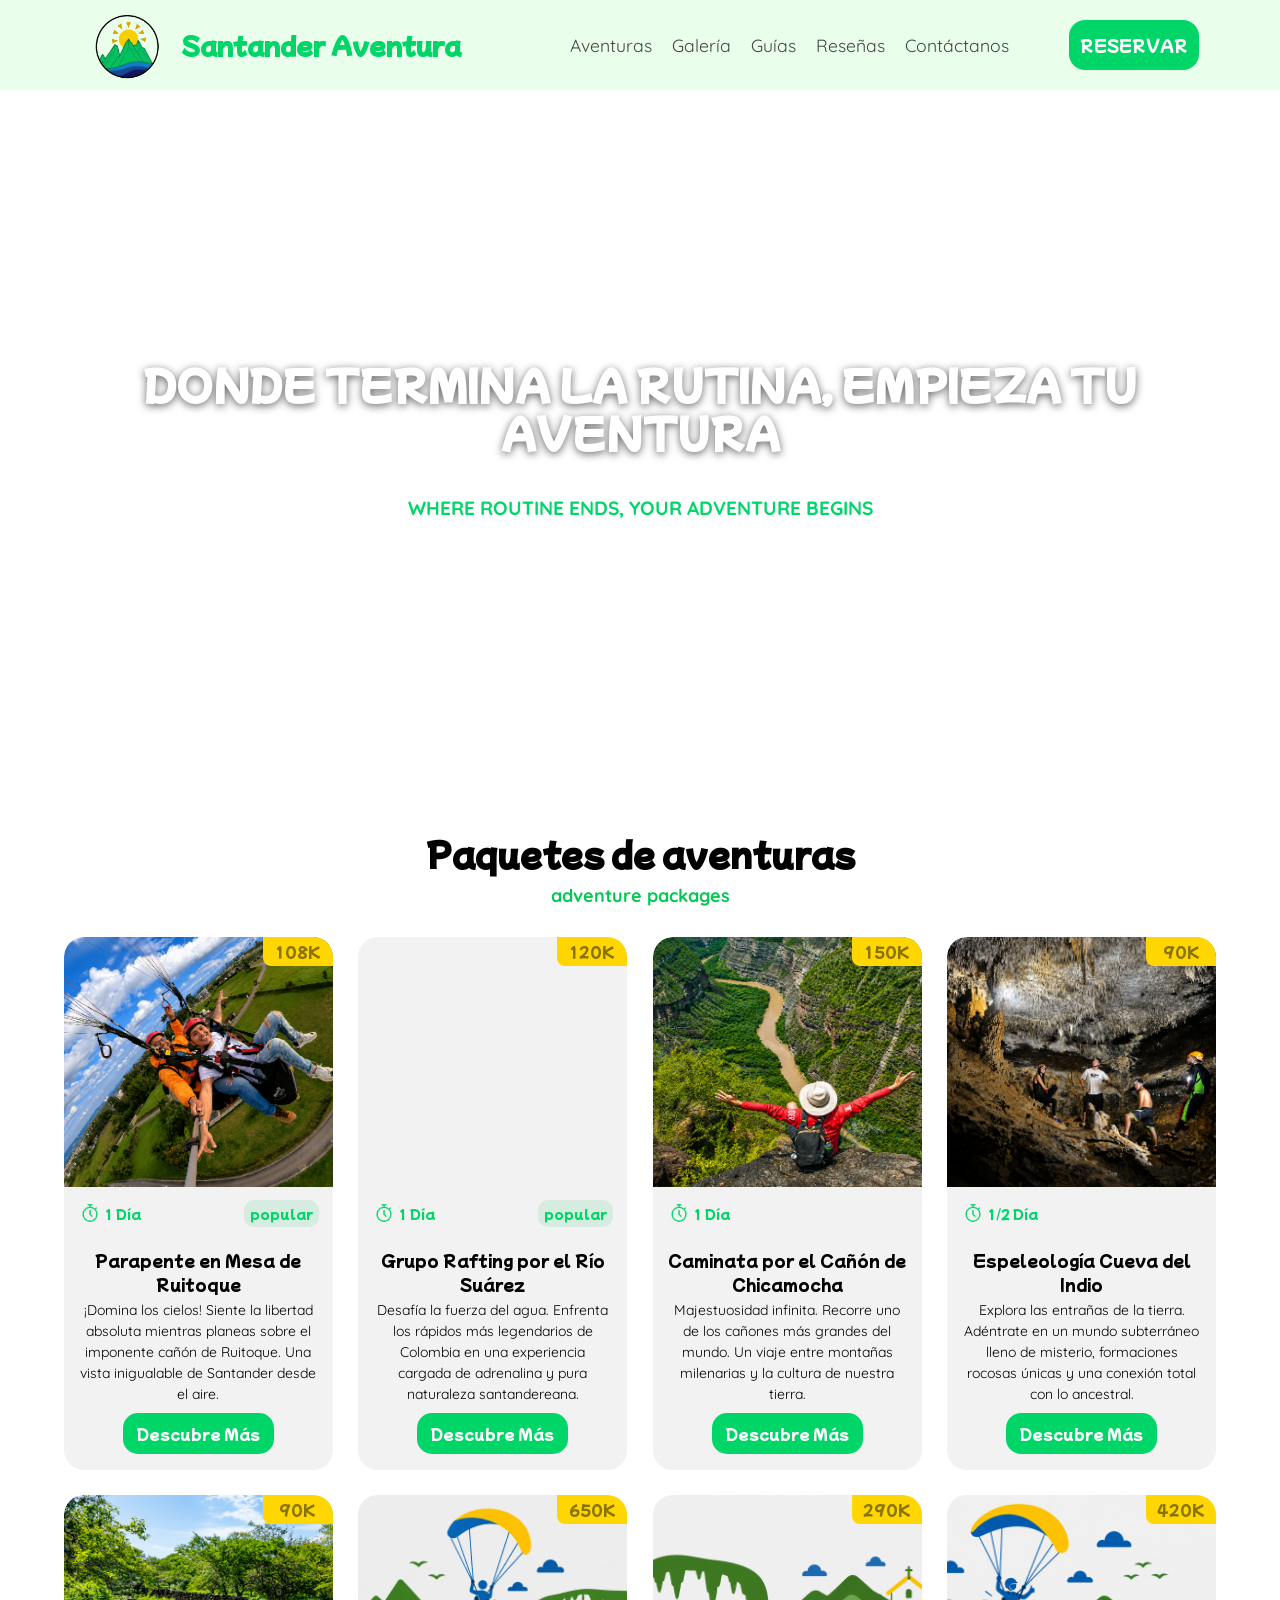
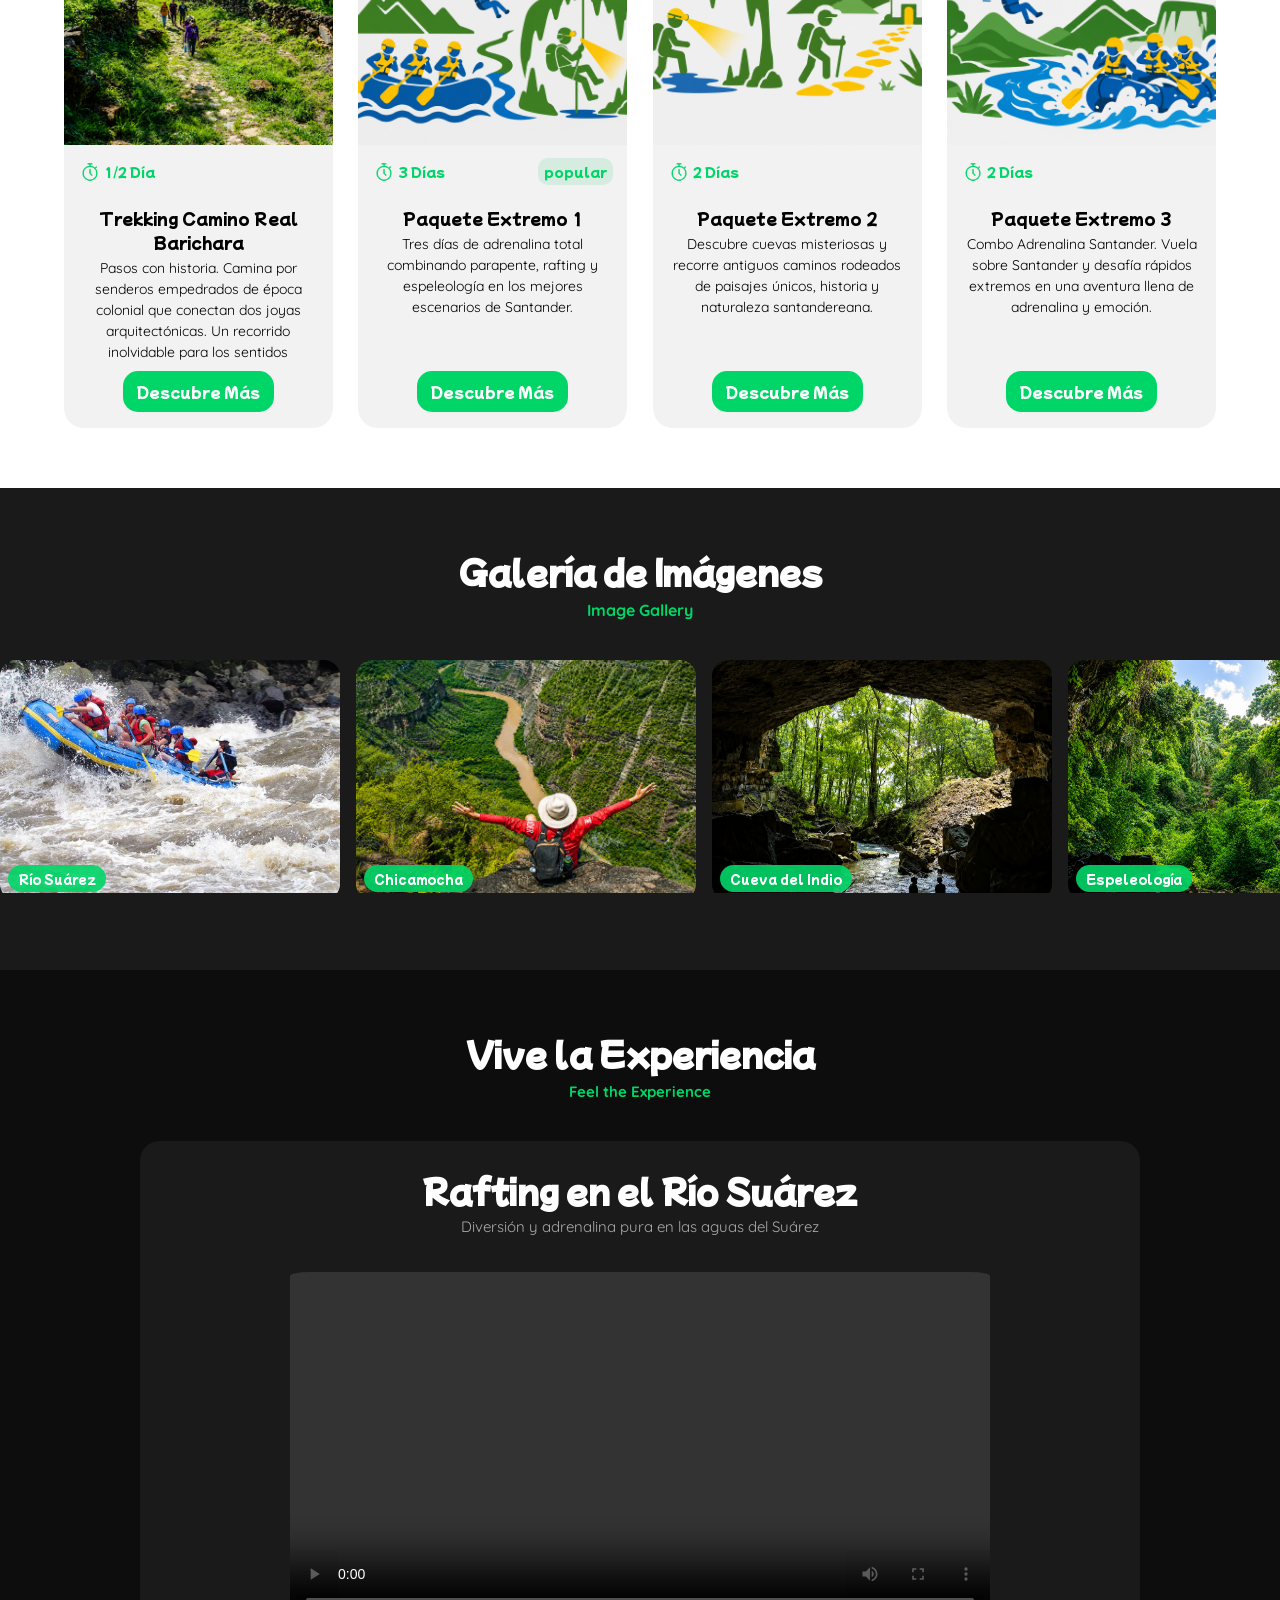
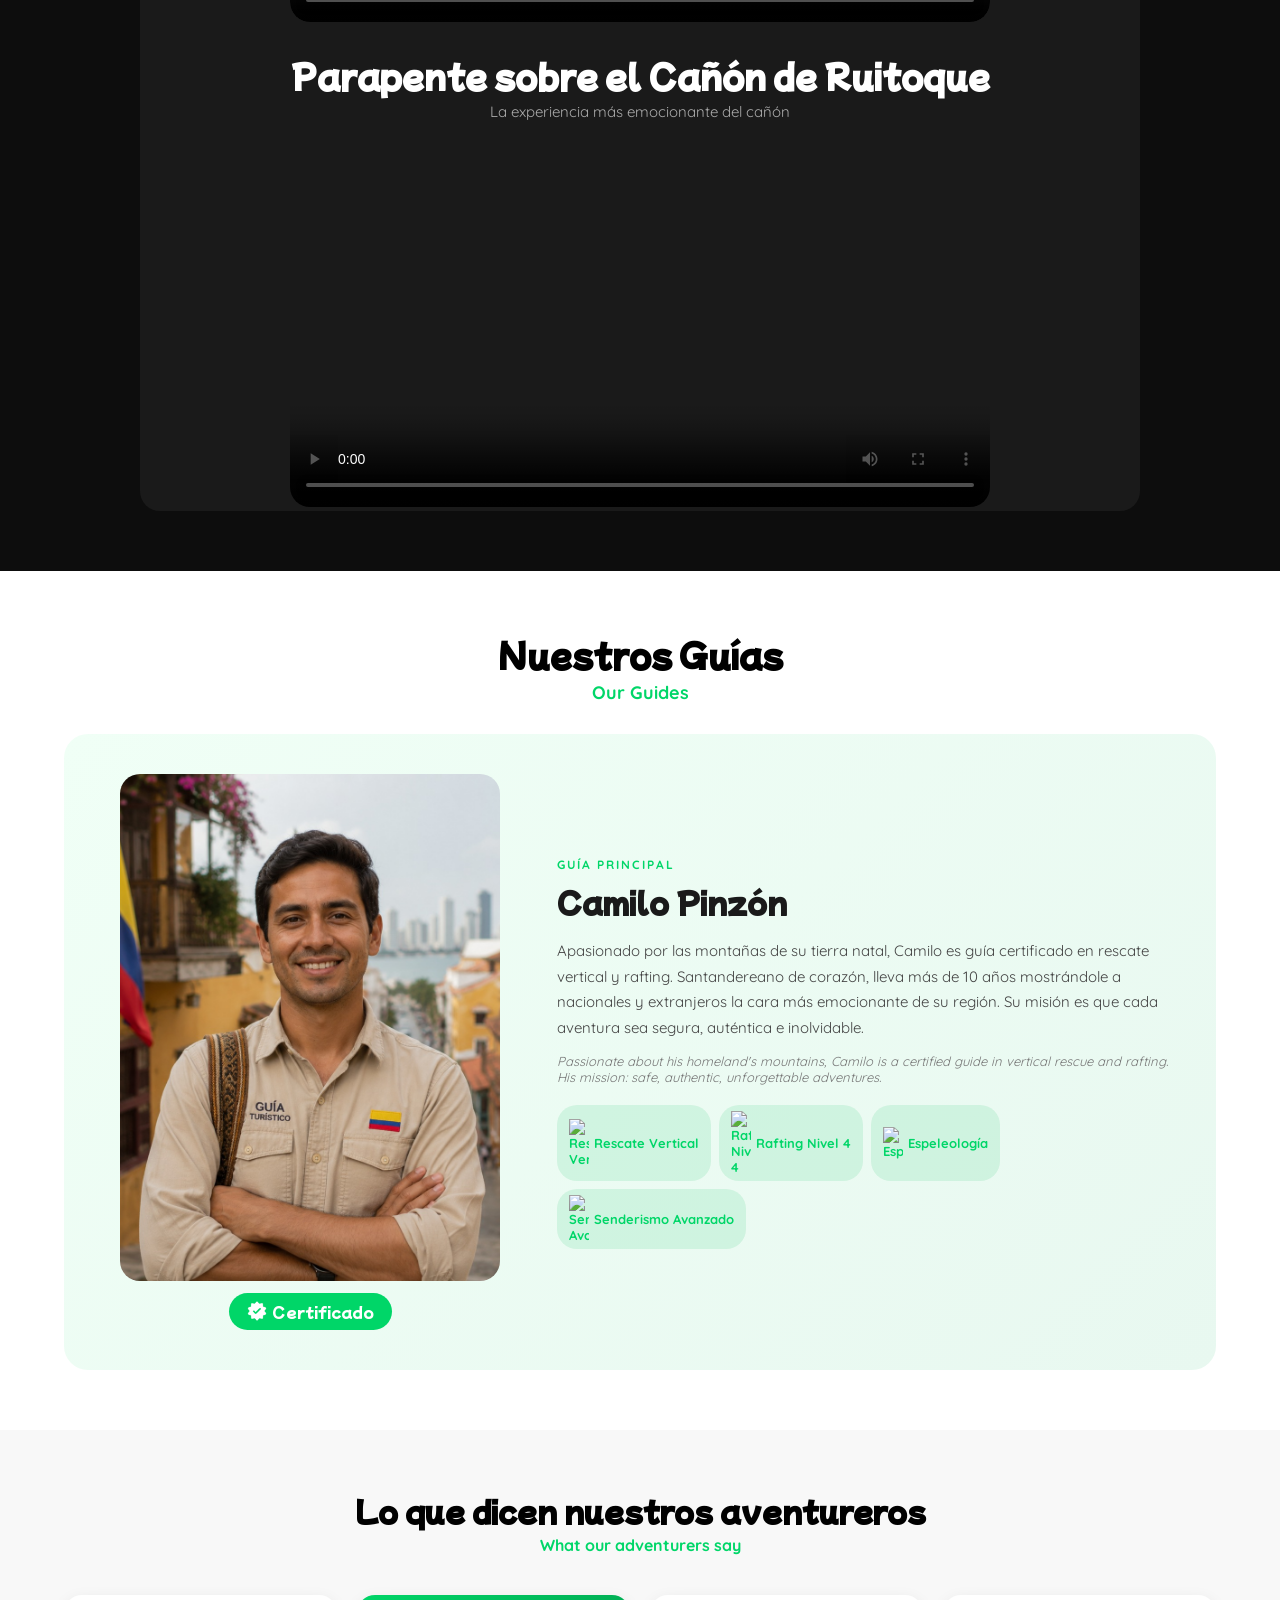
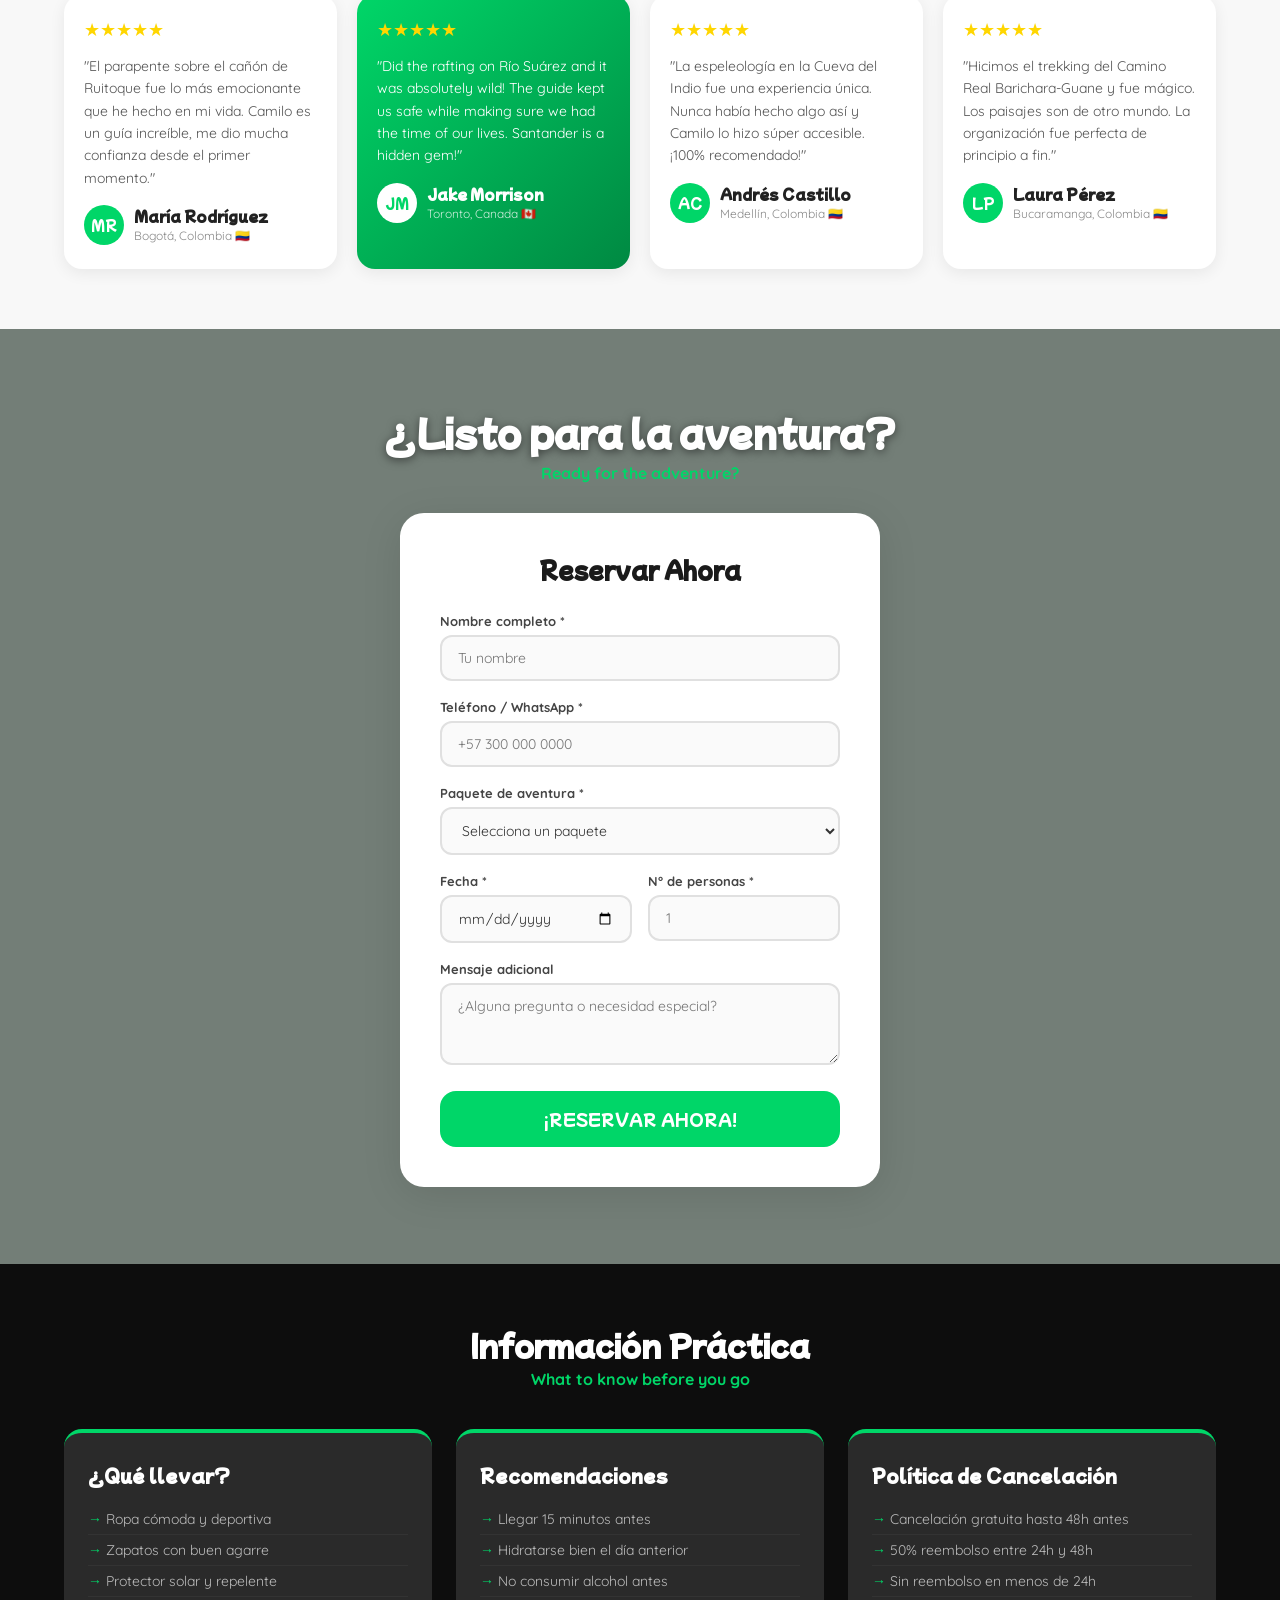
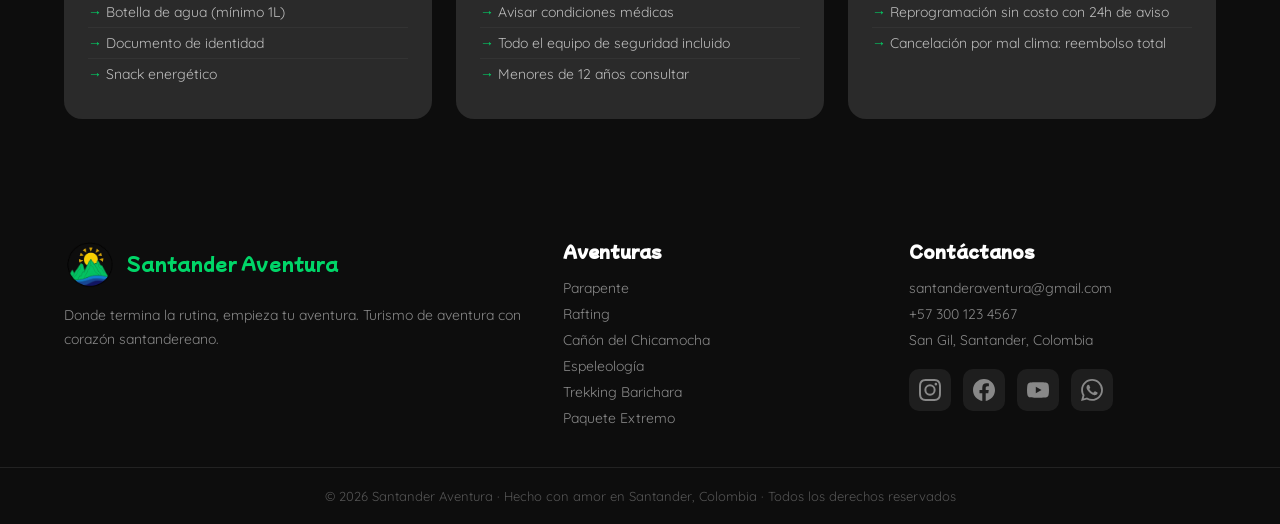
==== santanderAv/index.html @ 283abba4 "Reseteo completo del repositorio sin LFS" ====
<!DOCTYPE html>
<html lang="es">
<head>
    <meta charset="UTF-8">
    <meta name="viewport" content="width=device-width, initial-scale=1.0">
    <title>Santander Aventura</title>
    <link rel="stylesheet" href="styles.css">
    <link rel="shortcut icon" type="image/x-icon" href="img/mountain.png">
</head>
<body>

    <!-- NAVEGACIÓN -->
    <header>
        <nav class="barra">
            <div class="logo">
                <img src="img/logo.png" alt="Santander Aventura" class="logo-img">
            </div>
            <h1>Santander Aventura</h1>
            <ul>
                <li><a href="#aventuras" class="enlace-nav">Aventuras</a></li>
                <li><a href="#galeria" class="enlace-nav">Galería</a></li>
                <li><a href="#guias" class="enlace-nav">Guías</a></li>
                <li><a href="#resenas" class="enlace-nav">Reseñas</a></li>
                <li><a href="#contacto" class="enlace-nav">Contáctanos</a></li>
            </ul>
            <a href="#reserva">
                <button class="btn reservar">RESERVAR</button>
            </a>
        </nav>
    </header>

    <!-- VIDEO HERO -->
    <div class="contenedor-video">
        <video autoplay muted loop>
            <source src="videos/dola.mp4" type="video/mp4">
        </video>
        <div class="contenido">
            <h1 class="eslogan">DONDE TERMINA LA RUTINA, EMPIEZA TU AVENTURA</h1>
            <h3>WHERE ROUTINE ENDS, YOUR ADVENTURE BEGINS</h3>
        </div>
    </div>

    <!-- PAQUETES DE AVENTURAS -->
    <h2 class="paquetes-titulo">Paquetes de aventuras</h2>
    <p class="paquetes-sub">adventure packages</p>

    <section id="aventuras" class="contenedor-tarjetas">

        <div class="tarjeta">
            <div class="img-tarjeta parapente"><p>108K</p></div>
            <div class="info">
                <div class="duracion"><img src="img/reloj.png" alt="" class="tiempo"><p>1 Día</p></div>
                <p>popular</p>
            </div>
            <h3>Parapente en Mesa de Ruitoque</h3>
            <p>¡Domina los cielos! Siente la libertad absoluta mientras planeas sobre el imponente cañón de Ruitoque. Una vista inigualable de Santander desde el aire.</p>
            <button>Descubre Más</button>
        </div>

        <div class="tarjeta">
            <div class="img-tarjeta rafting"><p>120K</p></div>
            <div class="info">
                <div class="duracion"><img src="img/reloj.png" alt="" class="tiempo"><p>1 Día</p></div>
                <p>popular</p>
            </div>
            <h3>Grupo Rafting por el Río Suárez</h3>
            <p>Desafía la fuerza del agua. Enfrenta los rápidos más legendarios de Colombia en una experiencia cargada de adrenalina y pura naturaleza santandereana.</p>
            <button>Descubre Más</button>
        </div>

        <div class="tarjeta">
            <div class="img-tarjeta canon-chicamocha"><p>150K</p></div>
            <div class="info">
                <div class="duracion"><img src="img/reloj.png" alt="" class="tiempo"><p>1 Día</p></div>
            </div>
            <h3>Caminata por el Cañón de Chicamocha</h3>
            <p>Majestuosidad infinita. Recorre uno de los cañones más grandes del mundo. Un viaje entre montañas milenarias y la cultura de nuestra tierra.</p>
            <button>Descubre Más</button>
        </div>

        <div class="tarjeta">
            <div class="img-tarjeta cueva"><p>90K</p></div>
            <div class="info">
                <div class="duracion"><img src="img/reloj.png" alt="" class="tiempo"><p>1/2 Día</p></div>
            </div>
            <h3>Espeleología Cueva del Indio</h3>
            <p>Explora las entrañas de la tierra. Adéntrate en un mundo subterráneo lleno de misterio, formaciones rocosas únicas y una conexión total con lo ancestral.</p>
            <button>Descubre Más</button>
        </div>

        <div class="tarjeta">
            <div class="img-tarjeta caminata-barichara"><p>90K</p></div>
            <div class="info">
                <div class="duracion"><img src="img/reloj.png" alt="" class="tiempo"><p>1/2 Día</p></div>
            </div>
            <h3>Trekking Camino Real Barichara</h3>
            <p>Pasos con historia. Camina por senderos empedrados de época colonial que conectan dos joyas arquitectónicas. Un recorrido inolvidable para los sentidos</p>
            <button>Descubre Más</button>
        </div>

        <div class="tarjeta">
            <div class="img-tarjeta paquete-extremo1"><p>650K</p></div>
            <div class="info">
                <div class="duracion"><img src="img/reloj.png" alt="" class="tiempo"><p>3 Días</p></div>
                <p>popular</p>
            </div>
            <h3>Paquete Extremo 1</h3>
            <p>Tres días de adrenalina total combinando parapente, rafting y espeleología en los mejores escenarios de Santander.</p>
            <button>Descubre Más</button>
        </div>

        <div class="tarjeta">
            <div class="img-tarjeta paquete-extremo2"><p>290K</p></div>
            <div class="info">
                <div class="duracion"><img src="img/reloj.png" alt="" class="tiempo"><p>2 Días</p></div>
            </div>
            <h3>Paquete Extremo 2</h3>
            <p>Descubre cuevas misteriosas y recorre antiguos caminos rodeados de paisajes únicos, historia y naturaleza santandereana.</p>
            <button>Descubre Más</button>
        </div>

        <div class="tarjeta">
            <div class="img-tarjeta paquete-extremo3"><p>420K</p></div>
            <div class="info">
                <div class="duracion"><img src="img/reloj.png" alt="" class="tiempo"><p>2 Días</p></div>
            </div>
            <h3>Paquete Extremo 3</h3>
            <p>Combo Adrenalina Santander. Vuela sobre Santander y desafía rápidos extremos en una aventura llena de adrenalina y emoción.</p>
            <button>Descubre Más</button>
        </div>

    </section>

    <!-- GALERÍA CON CARRUSEL -->
    <section id="galeria" class="galeria">
        <h2 class="galeria-titulo">Galería de Imágenes</h2>
        <p class="galeria-sub">Image Gallery</p>
        <div class="galeria-contenedor">
            <div class="carrusel-pista">
                <div class="carrusel-riel">
                    <div class="carrusel-diapositiva">
                        <img src="carrusel/Canotaje_Rio_Suarez_3_55280be464.jpg" alt="Canotaje en el Río Suárez">
                        <span class="etiqueta-diapositiva">Río Suárez</span>
                    </div>
                    <div class="carrusel-diapositiva">
                        <img src="carrusel/chicamocha.png" alt="Cañón del Chicamocha">
                        <span class="etiqueta-diapositiva">Chicamocha</span>
                    </div>
                    <div class="carrusel-diapositiva">
                        <img src="carrusel/cueva.png" alt="Cueva del Indio">
                        <span class="etiqueta-diapositiva">Cueva del Indio</span>
                    </div>
                    <div class="carrusel-diapositiva">
                        <img src="carrusel/cueva0.1.png" alt="Espeleología">
                        <span class="etiqueta-diapositiva">Espeleología</span>
                    </div>
                    <div class="carrusel-diapositiva">
                        <img src="carrusel/cueva02.png" alt="Aventura subterránea">
                        <span class="etiqueta-diapositiva">Aventura Subterránea</span>
                    </div>
                    <div class="carrusel-diapositiva">
                        <img src="carrusel/panachi.png" alt="Parque Panachi">
                        <span class="etiqueta-diapositiva">Panachi</span>
                    </div>
                    <div class="carrusel-diapositiva">
                        <img src="carrusel/Rafting.png" alt="Rafting">
                        <span class="etiqueta-diapositiva">Rafting</span>
                    </div>
                    <!-- Duplicado para loop infinito -->
                    <div class="carrusel-diapositiva">
                        <img src="carrusel/Canotaje_Rio_Suarez_3_55280be464.jpg" alt="Canotaje en el Río Suárez">
                        <span class="etiqueta-diapositiva">Río Suárez</span>
                    </div>
                    <div class="carrusel-diapositiva">
                        <img src="carrusel/chicamocha.png" alt="Cañón del Chicamocha">
                        <span class="etiqueta-diapositiva">Chicamocha</span>
                    </div>
                    <div class="carrusel-diapositiva">
                        <img src="carrusel/cueva.png" alt="Cueva del Indio">
                        <span class="etiqueta-diapositiva">Cueva del Indio</span>
                    </div>
                    <div class="carrusel-diapositiva">
                        <img src="carrusel/cueva0.1.png" alt="Espeleología">
                        <span class="etiqueta-diapositiva">Espeleología</span>
                    </div>
                    <div class="carrusel-diapositiva">
                        <img src="carrusel/cueva02.png" alt="Aventura subterránea">
                        <span class="etiqueta-diapositiva">Aventura Subterránea</span>
                    </div>
                    <div class="carrusel-diapositiva">
                        <img src="carrusel/panachi.png" alt="Parque Panachi">
                        <span class="etiqueta-diapositiva">Panachi</span>
                    </div>
                    <div class="carrusel-diapositiva">
                        <img src="carrusel/Rafting.png" alt="Rafting">
                        <span class="etiqueta-diapositiva">Rafting</span>
                    </div>
                </div>
            </div>
        </div>
    </section>

    <!-- SECCIÓN DE VIDEOS -->
    <section class="seccion-videos">
        <h2 class="titulo-videos">Vive la Experiencia</h2>
        <p class="subtitulo-videos">Feel the Experience</p>
        <div class="contenedor-videos">
            <div class="video-principal">
                <div class="info-video">
                    <h3>Rafting en el Río Suárez</h3>
                    <p>Diversión y adrenalina pura en las aguas del Suárez</p>
                </div>
                <video controls class="video-grande">
                    <source src="videos/ssstik.mp4" type="video/mp4">
                </video>
                <div class="info-video">
                    <h3>Parapente sobre el Cañón de Ruitoque</h3>
                    <p>La experiencia más emocionante del cañón</p>
                </div>
                <video controls class="video-grande" poster="https://www.parapentesangil.com/wp-content/uploads/2025/09/Parapente-en-San-Gil-precios.jpg">
                    <source src="videos/parapente.mp4" type="video/mp4">
                </video>
            </div>
        </div>
    </section>

    <!-- SECCIÓN GUÍAS -->
    <h2 class="guias-titulo">Nuestros Guías</h2>
    <p class="guias-sub">Our Guides</p>
    <section id="guias" class="guias">
        <div class="guia-contenedor">
            <div class="guia-foto-contenedor">
                <img src="img/camilo.jpeg" alt="Camilo Pinzón - Guía Turístico" class="guia-img">
                <div class="guia-insignia">
                    <img class="certificado" src="img/check.png" alt="">
                    <span>Certificado</span>
                </div>
            </div>
            <div class="guia-info">
                <span class="guia-etiqueta">Guía Principal</span>
                <h3 class="nombre-guia">Camilo Pinzón</h3>
                <p class="informacion">
                    Apasionado por las montañas de su tierra natal, Camilo es guía certificado en rescate vertical y rafting. Santandereano de corazón, lleva más de 10 años mostrándole a nacionales y extranjeros la cara más emocionante de su región. Su misión es que cada aventura sea segura, auténtica e inolvidable.
                </p>
                <p class="informacion-en">
                    <em>Passionate about his homeland's mountains, Camilo is a certified guide in vertical rescue and rafting. His mission: safe, authentic, unforgettable adventures.</em>
                </p>
                <div class="guia-certificaciones">
                    <span><img class="iconos" src="https://cdn-icons-png.flaticon.com/128/8343/8343682.png" alt="Rescate Vertical"> Rescate Vertical</span>
                    <span><img class="iconos" src="https://cdn-icons-png.flaticon.com/128/4765/4765663.png" alt="Rafting Nivel 4"> Rafting Nivel 4</span>
                    <span><img class="iconos" src="https://cdn-icons-png.flaticon.com/128/16177/16177377.png" alt="Espeleología"> Espeleología</span>
                    <span><img class="iconos" src="https://cdn-icons-png.flaticon.com/128/5224/5224445.png" alt="Senderismo Avanzado"> Senderismo Avanzado</span>
                </div>
            </div>
        </div>
    </section>

    <!-- RESEÑAS / TESTIMONIOS -->
    <section id="resenas" class="resenas">
        <h2 class="resenas-titulo">Lo que dicen nuestros aventureros</h2>
        <p class="resenas-sub">What our adventurers say</p>
        <div class="resenas-contenedor">

            <div class="resena-tarjeta">
                <div class="estrellas">★★★★★</div>
                <p class="resena-texto">"El parapente sobre el cañón de Ruitoque fue lo más emocionante que he hecho en mi vida. Camilo es un guía increíble, me dio mucha confianza desde el primer momento."</p>
                <div class="resena-autor">
                    <div class="avatar-autor">MR</div>
                    <div>
                        <strong>María Rodríguez</strong>
                        <span>Bogotá, Colombia 🇨🇴</span>
                    </div>
                </div>
            </div>

            <div class="resena-tarjeta resena-destacada">
                <div class="estrellas">★★★★★</div>
                <p class="resena-texto">"Did the rafting on Río Suárez and it was absolutely wild! The guide kept us safe while making sure we had the time of our lives. Santander is a hidden gem!"</p>
                <div class="resena-autor">
                    <div class="avatar-autor">JM</div>
                    <div>
                        <strong>Jake Morrison</strong>
                        <span>Toronto, Canada 🇨🇦</span>
                    </div>
                </div>
            </div>

            <div class="resena-tarjeta">
                <div class="estrellas">★★★★★</div>
                <p class="resena-texto">"La espeleología en la Cueva del Indio fue una experiencia única. Nunca había hecho algo así y Camilo lo hizo súper accesible. ¡100% recomendado!"</p>
                <div class="resena-autor">
                    <div class="avatar-autor">AC</div>
                    <div>
                        <strong>Andrés Castillo</strong>
                        <span>Medellín, Colombia 🇨🇴</span>
                    </div>
                </div>
            </div>

            <div class="resena-tarjeta">
                <div class="estrellas">★★★★★</div>
                <p class="resena-texto">"Hicimos el trekking del Camino Real Barichara-Guane y fue mágico. Los paisajes son de otro mundo. La organización fue perfecta de principio a fin."</p>
                <div class="resena-autor">
                    <div class="avatar-autor">LP</div>
                    <div>
                        <strong>Laura Pérez</strong>
                        <span>Bucaramanga, Colombia 🇨🇴</span>
                    </div>
                </div>
            </div>

        </div>
    </section>

    <!-- FORMULARIO DE RESERVA -->
    <section class="seccion-reserva">
        <video autoplay muted loop class="video-reserva">
            <source src="videos/reservas_horizontal.mp4" type="video/mp4">
        </video>
        <div class="capa-reserva"></div>
        <div class="contenido-reserva">
            <div id="reserva" class="encabezado-reserva">
                <h2>¿Listo para la aventura?</h2>
                <p class="reserva-sub">Ready for the adventure?</p>
            </div>
            <form class="formulario-reserva">
                <h3>Reservar Ahora</h3>
                <div class="grupo-campo">
                    <label for="nombre">Nombre completo *</label>
                    <input type="text" id="nombre" name="nombre" placeholder="Tu nombre" required>
                </div>
                <div class="grupo-campo">
                    <label for="telefono">Teléfono / WhatsApp *</label>
                    <input type="tel" id="telefono" name="telefono" placeholder="+57 300 000 0000" required>
                </div>
                <div class="grupo-campo">
                    <label for="paquete">Paquete de aventura *</label>
                    <select id="paquete" name="paquete" required>
                        <option value="">Selecciona un paquete</option>
                        <option value="parapente">Parapente Mesa de Ruitoque — $180.000</option>
                        <option value="rafting">Rafting Río Suárez — $120.000</option>
                        <option value="chicamocha">Cañón Chicamocha + Panachi — $150.000</option>
                        <option value="cueva">Espeleología Cueva del Indio — $90.000</option>
                        <option value="barichara">Trekking Camino Real Barichara — $80.000</option>
                        <option value="extremo">Paquete Extremo 1 — $650.000</option>
                        <option value="extremo2">Paquete Extremo 2 — $290.000</option>
                        <option value="extremo3">Paquete Extremo 3 — $420.000</option>
                    </select>
                </div>
                <div class="fila-campo">
                    <div class="grupo-campo">
                        <label for="fecha">Fecha *</label>
                        <input type="date" id="fecha" name="fecha" required>
                    </div>
                    <div class="grupo-campo">
                        <label for="personas">N° de personas *</label>
                        <input type="number" id="personas" name="personas" min="1" max="20" placeholder="1" required>
                    </div>
                </div>
                <div class="grupo-campo">
                    <label for="mensaje">Mensaje adicional</label>
                    <textarea id="mensaje" name="mensaje" rows="3" placeholder="¿Alguna pregunta o necesidad especial?"></textarea>
                </div>
                <button type="submit" class="btn-reservar">¡RESERVAR AHORA!</button>
            </form>
        </div>
    </section>

    <!-- INFORMACIÓN PRÁCTICA -->
    <section class="info-util">
        <h2 class="titulo-info">Información Práctica</h2>
        <p class="subtitulo-info">What to know before you go</p>
        <div class="contenedor-info">
            <div class="bloque-info">
                <h3>¿Qué llevar?</h3>
                <ul>
                    <li>Ropa cómoda y deportiva</li>
                    <li>Zapatos con buen agarre</li>
                    <li>Protector solar y repelente</li>
                    <li>Botella de agua (mínimo 1L)</li>
                    <li>Documento de identidad</li>
                    <li>Snack energético</li>
                </ul>
            </div>
            <div class="bloque-info">
                <h3>Recomendaciones</h3>
                <ul>
                    <li>Llegar 15 minutos antes</li>
                    <li>Hidratarse bien el día anterior</li>
                    <li>No consumir alcohol antes</li>
                    <li>Avisar condiciones médicas</li>
                    <li>Todo el equipo de seguridad incluido</li>
                    <li>Menores de 12 años consultar</li>
                </ul>
            </div>
            <div class="bloque-info">
                <h3>Política de Cancelación</h3>
                <ul>
                    <li>Cancelación gratuita hasta 48h antes</li>
                    <li>50% reembolso entre 24h y 48h</li>
                    <li>Sin reembolso en menos de 24h</li>
                    <li>Reprogramación sin costo con 24h de aviso</li>
                    <li>Cancelación por mal clima: reembolso total</li>
                </ul>
            </div>
        </div>
    </section>

    <!-- FOOTER -->
    <footer id="contacto" class="pie-pagina">
        <div class="contenedor-pie">
            <div class="columna-pie">
                <div class="logo-pie">
                    <img src="img/logo.png" alt="Santander Aventura" class="imagen-logo-pie">
                    <span>Santander Aventura</span>
                </div>
                <p>Donde termina la rutina, empieza tu aventura. Turismo de aventura con corazón santandereano.</p>
            </div>
            <div class="columna-pie">
                <h4>Aventuras</h4>
                <ul class="lista-pie">
                    <li><a href="#aventuras">Parapente</a></li>
                    <li><a href="#aventuras">Rafting</a></li>
                    <li><a href="#aventuras">Cañón del Chicamocha</a></li>
                    <li><a href="#aventuras">Espeleología</a></li>
                    <li><a href="#aventuras">Trekking Barichara</a></li>
                    <li><a href="#aventuras">Paquete Extremo</a></li>
                </ul>
            </div>
            <div class="columna-pie">
                <h4>Contáctanos</h4>
                <ul class="lista-pie">
                    <li> santanderaventura@gmail.com</li>
                    <li> +57 300 123 4567</li>
                    <li> San Gil, Santander, Colombia</li>
                </ul>
                <div class="redes-sociales">
                    <a href="#" class="red-social" aria-label="Instagram" target="_blank">
                        <svg viewBox="0 0 24 24" fill="currentColor" width="22" height="22"><path d="M12 2.163c3.204 0 3.584.012 4.85.07 3.252.148 4.771 1.691 4.919 4.919.058 1.265.069 1.645.069 4.849 0 3.205-.012 3.584-.069 4.849-.149 3.225-1.664 4.771-4.919 4.919-1.266.058-1.644.07-4.85.07-3.204 0-3.584-.012-4.849-.07-3.26-.149-4.771-1.699-4.919-4.92-.058-1.265-.07-1.644-.07-4.849 0-3.204.013-3.583.07-4.849.149-3.227 1.664-4.771 4.919-4.919 1.266-.057 1.645-.069 4.849-.069zM12 0C8.741 0 8.333.014 7.053.072 2.695.272.273 2.69.073 7.052.014 8.333 0 8.741 0 12c0 3.259.014 3.668.072 4.948.2 4.358 2.618 6.78 6.98 6.98C8.333 23.986 8.741 24 12 24c3.259 0 3.668-.014 4.948-.072 4.354-.2 6.782-2.618 6.979-6.98.059-1.28.073-1.689.073-4.948 0-3.259-.014-3.667-.072-4.947-.196-4.354-2.617-6.78-6.979-6.98C15.668.014 15.259 0 12 0zm0 5.838a6.162 6.162 0 100 12.324 6.162 6.162 0 000-12.324zM12 16a4 4 0 110-8 4 4 0 010 8zm6.406-11.845a1.44 1.44 0 100 2.881 1.44 1.44 0 000-2.881z"/></svg>
                    </a>
                    <a href="https://www.facebook.com/" class="red-social" aria-label="Facebook" target="_blank">
                        <svg viewBox="0 0 24 24" fill="currentColor" width="22" height="22"><path d="M24 12.073c0-6.627-5.373-12-12-12s-12 5.373-12 12c0 5.99 4.388 10.954 10.125 11.854v-8.385H7.078v-3.47h3.047V9.43c0-3.007 1.792-4.669 4.533-4.669 1.312 0 2.686.235 2.686.235v2.953H15.83c-1.491 0-1.956.925-1.956 1.874v2.25h3.328l-.532 3.47h-2.796v8.385C19.612 23.027 24 18.062 24 12.073z"/></svg>
                    </a>
                    <a href="#" class="red-social" aria-label="YouTube" target="_blank">
                        <svg viewBox="0 0 24 24" fill="currentColor" width="22" height="22"><path d="M23.495 6.205a3.007 3.007 0 00-2.088-2.088c-1.87-.501-9.396-.501-9.396-.501s-7.507-.01-9.396.501A3.007 3.007 0 00.527 6.205a31.247 31.247 0 00-.522 5.805 31.247 31.247 0 00.522 5.783 3.007 3.007 0 002.088 2.088c1.868.502 9.396.502 9.396.502s7.506 0 9.396-.502a3.007 3.007 0 002.088-2.088 31.247 31.247 0 00.5-5.783 31.247 31.247 0 00-.5-5.805zM9.609 15.601V8.408l6.264 3.602z"/></svg>
                    </a>
                    <a href="https://wa.me/573001234567" class="red-social" aria-label="WhatsApp" target="_blank">
                        <svg viewBox="0 0 24 24" fill="currentColor" width="22" height="22"><path d="M17.472 14.382c-.297-.149-1.758-.867-2.03-.967-.273-.099-.471-.148-.67.15-.197.297-.767.966-.94 1.164-.173.199-.347.223-.644.075-.297-.15-1.255-.463-2.39-1.475-.883-.788-1.48-1.761-1.653-2.059-.173-.297-.018-.458.13-.606.134-.133.298-.347.446-.52.149-.174.198-.298.298-.497.099-.198.05-.371-.025-.52-.075-.149-.669-1.612-.916-2.207-.242-.579-.487-.5-.669-.51-.173-.008-.371-.01-.57-.01-.198 0-.52.074-.792.372-.272.297-1.04 1.016-1.04 2.479 0 1.462 1.065 2.875 1.213 3.074.149.198 2.096 3.2 5.077 4.487.709.306 1.262.489 1.694.625.712.227 1.36.195 1.871.118.571-.085 1.758-.719 2.006-1.413.248-.694.248-1.289.173-1.413-.074-.124-.272-.198-.57-.347m-5.421 7.403h-.004a9.87 9.87 0 01-5.031-1.378l-.361-.214-3.741.982.998-3.648-.235-.374a9.86 9.86 0 01-1.51-5.26c.001-5.45 4.436-9.884 9.888-9.884 2.64 0 5.122 1.03 6.988 2.898a9.825 9.825 0 012.893 6.994c-.003 5.45-4.437 9.884-9.885 9.884m8.413-18.297A11.815 11.815 0 0012.05 0C5.495 0 .16 5.335.157 11.892c0 2.096.547 4.142 1.588 5.945L.057 24l6.305-1.654a11.882 11.882 0 005.683 1.448h.005c6.554 0 11.89-5.335 11.893-11.893a11.821 11.821 0 00-3.48-8.413z"/></svg>
                    </a>
                </div>
            </div>
        </div>
        <div class="fondo-pie">
            <p>© 2026 Santander Aventura · Hecho con amor en Santander, Colombia · Todos los derechos reservados</p>
        </div>
    </footer>

</body>
</html>
---- santanderAv/styles.css ----
@import url('https://fonts.googleapis.com/css2?family=Mochiy+Pop+One&display=swap');
@import url('https://fonts.googleapis.com/css2?family=Mochiy+Pop+One&family=Quicksand:wght@300..700&display=swap');

/* ========== VARIABLES Y RESET ========== */
:root {
    --fuente-principal: 'Mochiy Pop One', sans-serif;
    --fuente-secundaria: 'Quicksand', sans-serif;
    --color-principal: #00D668;
    --verde-claro: #00b9591e;
    --amarillo-principal: #FFD600;
    --oscuro: #0d0d0d;
    --oscuro-medio: #1a1a1a;
    --oscuro-suave: #2a2a2a;
}

*, *::before, *::after {
    box-sizing: border-box;
}

html {
    scroll-behavior: smooth;
    scrollbar-width: thin;
    scrollbar-color: #596358 #f2f2f2;
}

body {
    margin: 0;
    padding: 0;
    display: flex;
    flex-direction: column;
    align-items: center;
    overflow-x: hidden;
}

h1 {
    font-family: var(--fuente-principal);
    font-size: clamp(1.2rem, 4vw, 1.875rem);
    margin: 0;
}

/* ========== BARRA DE NAVEGACIÓN ========== */
header {
    width: 100%;
    z-index: 100;
}

.barra {
    display: grid;
    grid-template-columns: auto 1fr auto auto;
    align-items: center;
    gap: 10px;
    background-color: #e9ffeb;
    color: var(--color-principal);
    padding: 0 16px;
}

.barra h1 {
    font-family: var(--fuente-principal);
    font-size: clamp(0.9rem, 2.5vw, 1.5rem);
    color: var(--color-principal);
    white-space: nowrap;
}

.logo {
    text-align: center;
    padding-left: 65px;
}

.logo-img {
    width:70px;
    display: block;
    margin:10px;
}

.barra ul {
    display: flex;
    gap: clamp(8px, 2vw, 20px);
    align-items: center;
    list-style: none;
    margin: 0;
    padding: 0;
    font-family: var(--fuente-secundaria);
    justify-content: center;
    flex-wrap: wrap;
}

.enlace-nav {
    text-decoration: none;
    color: #444444;
    font-size: clamp(0.7rem, 1.5vw, 1.1rem);
    padding-bottom: 4px;
    border-bottom: 2px solid transparent;
    transition: border-color 0.3s ease;
    white-space: nowrap;
}

.enlace-nav:hover,
.enlace-nav:focus {
    border-bottom-color: #00c853;
    outline: none;
}

.btn {
    width: clamp(50px, 12vw, 130px);
    height: clamp(20px, 6vw, 50px);
    border: none;
    border-radius: 16px;
    background-color: var(--color-principal);
    font-family: var(--fuente-principal);
    color:#fff;
    font-size: clamp(0.6rem, 1.3vw, 1rem);
    cursor: pointer;
    transition: all 0.3s ease;
    white-space: nowrap;
    margin-left:50px;
    margin-right: 65px;
}

.reservar:hover {
    transform: translateY(-3px);
    box-shadow: 0 8px 20px rgba(0, 0, 0, 0.2);
}

/* ========== VIDEO HERO ========== */
.contenedor-video {
    width: 100%;
    height: clamp(300px, 60vw, 700px);
    display: grid;
    overflow: hidden;
}

.contenedor-video video,
.contenido {
    grid-area: 1 / 1;
}

.contenedor-video video {
    width: 100%;
    height: 100%;
    object-fit: cover;
}

.contenido {
    display: flex;
    flex-direction: column;
    justify-content: center;
    align-items: center;
    gap: clamp(16px, 4vw, 40px);
    z-index: 1;
    color: white;
    padding: 16px;
}

.contenido h1,
.contenido h3 {
    margin: 0;
    text-align: center;
}

.eslogan {
    font-family: var(--fuente-principal);
    font-size: clamp(1rem, 3.5vw, 2.5em);
    text-shadow: 0 2px 8px rgba(0,0,0,0.6);
    line-height: 1.2;
}

.contenido h3 {
    font-family: var(--fuente-secundaria);
    color: var(--color-principal);
    font-size: clamp(0.75rem, 2vw, 1.2rem);
}

/* ========== TARJETAS DE PAQUETES ========== */
.paquetes-titulo {
    font-family: var(--fuente-principal);
    font-size: clamp(1.3rem, 4vw, 2rem);
    padding: 0;
    margin: clamp(20px, 4vw, 40px) 0 0;
    text-align: center;
}

.paquetes-sub {
    font-family: var(--fuente-secundaria);
    color: #00c853;
    font-weight: 800;
    font-size: clamp(13px, 2vw, 18px);
    margin-top: 8px;
    margin-bottom: clamp(16px, 3vw, 30px);
    text-align: center;
}

.contenedor-tarjetas {
    width: 90%;
    display: grid;
    grid-template-columns: repeat(4, 1fr);
    gap: clamp(12px, 2vw, 26px);
    margin-bottom: 60px;
}

.tarjeta {
    background-color: #98989821;
    border-radius: 20px;
    text-align: center;
    transition: all 0.3s ease;
    overflow: hidden;
    display: flex;
    flex-direction: column;
}

.tarjeta:hover {
    transform: translateY(-5px);
    box-shadow: 0 8px 20px rgba(0, 0, 0, 0.2);
}

.img-tarjeta {
    background-image: url(img/img-cards.jpg);
    background-size: cover;
    background-position: center;
    background-repeat: no-repeat;
    width: 100%;
    height: clamp(160px, 20vw, 250px);
    display: flex;
    flex-direction: column;
    color: #e9ffeb;
    border-radius: 20px 20px 0 0;
    align-items: flex-end;
}

.parapente         { background-image: url(img/parapente01.png); }
.rafting           { background-image: url(img/rafting.png); }
.canon-chicamocha  { background-image: url(img/chicamocha.png); }
.cueva             { background-image: url(img/cueva02.png); }
.caminata-barichara{ background-image: url(img/caminata01.png); }
.paquete-extremo1  { background-image: url(img/paq-1.png); }
.paquete-extremo2  { background-image: url(img/paq-2.png); }
.paquete-extremo3  { background-image: url(img/paq-3.png); }

.img-tarjeta p {
    background-color: var(--amarillo-principal);
    width: clamp(55px, 8vw, 70px);
    font-family: var(--fuente-principal);
    color: #2f2b0691;
    font-size: clamp(11px, 1.5vw, 15px);
    margin: 0;
    padding: 4px 6px;
    border-radius: 0 0 0 8px;
}

.info {
    display: flex;
    justify-content: space-between;
    align-items: center;
    padding: 4px 8px;
}

.duracion {
    display: flex;
    align-items: center;
    gap: 4px;
    font-family: var(--fuente-principal);
    font-size: clamp(10px, 1.5vw, 13px);
    color: var(--color-principal);
    padding-left: 8px;
}

.tiempo {
    width: clamp(14px, 2vw, 20px);
    height: clamp(14px, 2vw, 20px);
}

.info > p {
    font-family: var(--fuente-principal);
    background-color: var(--verde-claro);
    border-radius: 10px;
    padding: 4px 6px;
    color: var(--color-principal);
    margin: 6px;
    font-size: clamp(10px, 1.3vw, 13px);
}

.tarjeta > h3 {
    font-family: var(--fuente-principal);
    font-weight: 200;
    font-size: clamp(0.75rem, 1.8vw, 1rem);
    padding: 0 12px;
    margin: 8px 0 4px;
}

.tarjeta > p {
    font-family: var(--fuente-secundaria);
    padding: 0 14px;
    font-size: clamp(11px, 1.4vw, 14px);
    line-height: 1.5;
    margin: 0 0 8px;
}

.tarjeta button {
    background-color: #00D668;
    padding: clamp(7px, 1.2vw, 10px) clamp(10px, 2vw, 14px);
    border-radius: 15px;
    font-size: clamp(11px, 1.4vw, 15px);
    margin-top: auto;
    margin-bottom: 16px;
    font-family: var(--fuente-principal);
    border: 0;
    color: #fff;
    transition: all 0.3s ease;
    cursor: pointer;
    align-self: center;
}

.tarjeta button:hover {
    transform: translateY(-4px);
    box-shadow: 0 8px 20px rgba(0, 0, 0, 0.2);
}

/* ========== GALERÍA CON CARRUSEL ========== */
.galeria {
    width: 100%;
    text-align: center;
    background-color: #1a1a1a;
    padding-bottom: 60px;
    color: white;
}

.galeria-titulo {
    font-family: var(--fuente-principal);
    font-size: clamp(1.3rem, 4vw, 2rem);
    padding: 0;
    margin: 0;
    padding-top: clamp(30px, 5vw, 60px);
}

.galeria-sub {
    font-family: var(--fuente-secundaria);
    color: var(--color-principal);
    font-weight: 800;
    font-size: clamp(12px, 2vw, 16px);
    margin-top: 6px;
    margin-bottom: clamp(16px, 3vw, 30px);
}

.galeria-contenedor {
    width: 100%;
    overflow: hidden;
}

.carrusel-pista {
    overflow: hidden;
    width: 100%;
}

.carrusel-riel {
    display: flex;
    gap: clamp(8px, 2vw, 16px);
    animation: carrusel-infinito 32s linear infinite;
    width: max-content;
    padding: 10px 0;
}

.carrusel-riel:hover {
    animation-play-state: paused;
}

.carrusel-diapositiva {
    width: clamp(180px, 30vw, 340px);
    height: clamp(130px, 20vw, 240px);
    border-radius: 16px;
    overflow: hidden;
    flex-shrink: 0;
    display: flex;
    flex-direction: column;
    justify-content: flex-end;
}

.carrusel-diapositiva img {
    width: 100%;
    height: 100%;
    object-fit: cover;
    transition: transform 0.4s ease;
    display: block;
}

.carrusel-diapositiva:hover img {
    transform: scale(1.08);
}

.etiqueta-diapositiva {
    background-color: rgba(0, 214, 104, 0.9);
    color: white;
    font-family: var(--fuente-principal);
    font-size: clamp(10px, 1.5vw, 12px);
    padding: 5px 10px;
    margin: 0 8px 8px;
    border-radius: 20px;
    width: fit-content;
    margin-top: -28px;
    z-index: 1;
    display: block;
}

@keyframes carrusel-infinito {
    0%   { transform: translateX(0); }
    100% { transform: translateX(-50%); }
}

/* ========== SECCIÓN VIDEOS ========== */
.seccion-videos {
    width: 100%;
    background-color: var(--oscuro);
    padding: clamp(30px, 5vw, 60px) 0;
    text-align: center;
    color: white;
}

.titulo-videos {
    font-family: var(--fuente-principal);
    font-size: clamp(1.4rem, 4vw, 2rem);
    margin: 0;
    color: white;
}

.subtitulo-videos {
    font-family: var(--fuente-secundaria);
    color: var(--color-principal);
    font-weight: 800;
    font-size: clamp(11px, 2vw, 15px);
    margin-top: 6px;    
    margin-bottom: clamp(20px, 4vw, 40px);
}

.contenedor-videos {
    width: min(100%, 1000px);
    margin: 0 auto;
}

.video-principal {
    border-radius: 20px;
    overflow: hidden;
    background-color: var(--oscuro-medio);
}

.video-grande {
    width: 70%;
    max-height: 32em;
    object-fit: cover;
    padding-top: 16px;
    border-radius: 20px;
    overflow: hidden;

}

.info-video {
    padding: 16px 20px 20px;
    text-align: center;
}

.info-video h3 {
    font-family: var(--fuente-principal);
    font-size: clamp(1rem, 3vw, 2rem);
    margin: 10px 0 4px;
    color: white;
}

.info-video p {
    font-family: var(--fuente-secundaria);
    font-size: clamp(12px, 1.8vw, 15px);
    color: #aaa;
    margin: 0;
}

/* ========== GUÍAS ========== */
.guias-titulo {
    font-family: var(--fuente-principal);
    font-size: clamp(1.3rem, 4vw, 2rem);
    padding: 0;
    margin-top: clamp(30px, 5vw, 60px);
    margin-bottom: 4px;
    text-align: center;
}

.guias-sub {
    font-family: var(--fuente-secundaria);
    color: var(--color-principal);
    font-weight: 800;
    font-size: clamp(13px, 2vw, 18px);
    margin: 0 0 clamp(16px, 3vw, 30px);
    text-align: center;
}

.guias {
    width: 90%;
    margin-bottom: 60px;
}

.guia-contenedor {
    display: grid;
    grid-template-columns: 1fr 1.5fr;
    gap: clamp(20px, 4vw, 40px);
    align-items: center;
    background: linear-gradient(135deg, #f0fff6, #e8f8f0);
    border-radius: 24px;
    padding: clamp(20px, 4vw, 40px);
}

.guia-foto-contenedor {
    display: flex;
    flex-direction: column;
    align-items: center;
    gap: 12px;
}

.guia-img {
    width: 100%;
    max-width: 380px;
    border-radius: 20px;
    object-fit: cover;
    aspect-ratio: 3/4;
}

.guia-insignia {
    background-color: var(--color-principal);
    color: white;
    font-family: var(--fuente-principal);
    font-size: clamp(12px, 1.8vw, 15px);
    padding: 8px 18px;
    border-radius: 20px;
    width: fit-content;
    display: flex;
    flex-direction: row;
    align-items: center;
    gap: 5px;
}

.certificado {
    width: 20px;
}

.guia-etiqueta {
    font-family: var(--fuente-secundaria);
    font-size: 12px;
    font-weight: 700;
    color: var(--color-principal);
    text-transform: uppercase;
    letter-spacing: 2px;
}
.iconos{
    width: 20px;
}
.guia-certificaciones span{
    display: flex;
    align-items: center;
    gap: 5px;
}
.nombre-guia {
    font-family: var(--fuente-principal);
    font-size: clamp(1.2rem, 3vw, 1.8rem);
    margin: 8px 0 16px;
    color: #1a1a1a;
}

.informacion {
    font-family: var(--fuente-secundaria);
    line-height: 1.7;
    color: #444;
    margin-bottom: 10px;
    font-size: clamp(12px, 1.6vw, 15px);
}

.informacion-en {
    font-family: var(--fuente-secundaria);
    font-size: clamp(11px, 1.5vw, 13px);
    color: #777;
    margin-bottom: 20px;
}

.guia-certificaciones {
    display: flex;
    flex-wrap: wrap;
    gap: 8px;
}

.guia-certificaciones span {
    background-color: var(--verde-claro);
    color: var(--color-principal);
    font-family: var(--fuente-secundaria);
    font-weight: 700;
    font-size: clamp(11px, 1.5vw, 13px);
    padding: 6px 12px;
    border-radius: 20px;
}

/* ========== RESEÑAS ========== */
.resenas {
    width: 100%;
    background-color: #f8f8f8;
    padding: clamp(30px, 5vw, 60px) 0;
    text-align: center;
}

.resenas-titulo {
    font-family: var(--fuente-principal);
    font-size: clamp(1.1rem, 3vw, 1.8rem);
    margin: 0 0 4px;
    padding: 0 16px;
}

.resenas-sub {
    font-family: var(--fuente-secundaria);
    color: var(--color-principal);
    font-weight: 800;
    font-size: clamp(12px, 2vw, 16px);
    margin: 0 0 clamp(20px, 4vw, 40px);
}

.resenas-contenedor {
    display: grid;
    grid-template-columns: repeat(4, 1fr);
    gap: clamp(12px, 2vw, 20px);
    width: 90%;
    margin: 0 auto;
}

.resena-tarjeta {
    background-color: white;
    border-radius: 18px;
    padding: clamp(14px, 2.5vw, 24px) clamp(12px, 2vw, 20px);
    text-align: left;
    box-shadow: 0 4px 16px rgba(0,0,0,0.07);
    transition: transform 0.3s ease, box-shadow 0.3s ease;
}

.resena-tarjeta:hover {
    transform: translateY(-6px);
    box-shadow: 0 10px 30px rgba(0,0,0,0.12);
}

.resena-destacada {
    background: linear-gradient(135deg, #00D668, #008942);
    color: white;
}

.resena-destacada .resena-texto { color: white; }

.estrellas {
    font-size: clamp(14px, 2vw, 18px);
    color: var(--amarillo-principal);
    margin-bottom: 12px;
}

.resena-texto {
    font-family: var(--fuente-secundaria);
    font-size: clamp(11px, 1.5vw, 14px);
    line-height: 1.6;
    color: #555;
    margin-bottom: 16px;
}

.resena-autor {
    display: flex;
    align-items: center;
    gap: 10px;
}

.avatar-autor {
    width: clamp(32px, 5vw, 40px);
    height: clamp(32px, 5vw, 40px);
    border-radius: 50%;
    background-color: var(--color-principal);
    color: white;
    font-family: var(--fuente-principal);
    font-size: clamp(11px, 1.5vw, 14px);
    display: flex;
    align-items: center;
    justify-content: center;
    flex-shrink: 0;
}

.resena-destacada .avatar-autor {
    background-color: white;
    color: var(--color-principal);
}

.resena-autor strong {
    display: block;
    font-family: var(--fuente-principal);
    font-size: clamp(11px, 1.5vw, 14px);
    color: #222;
}

.resena-destacada .resena-autor strong { color: white; }

.resena-autor span {
    font-family: var(--fuente-secundaria);
    font-size: clamp(10px, 1.3vw, 12px);
    color: #888;
}

.resena-destacada .resena-autor span { color: rgba(255,255,255,0.8); }

/* ========== FORMULARIO DE RESERVA ========== */
.seccion-reserva {
    width: 100%;
    overflow: hidden;
    display: grid;
    min-height: 100vh;
}

.video-reserva,
.capa-reserva,
.contenido-reserva {
    grid-area: 1 / 1;
}

.video-reserva {
    width: 100%;
    height: 100%;
    object-fit: cover;
    display: block;
    z-index: 0;
}

.capa-reserva {
    width: 100%;
    height: 100%;
    background: rgba(0, 20, 8, 0.55);
    z-index: 1;
}

.contenido-reserva {
    display: flex;
    flex-direction: column;
    align-items: center;
    padding: clamp(40px, 6vw, 80px) clamp(16px, 4vw, 20px);
    gap: clamp(20px, 3vw, 30px);
    z-index: 2;
}

.encabezado-reserva {
    text-align: center;
}

.encabezado-reserva h2 {
    font-family: var(--fuente-principal);
    font-size: clamp(1.3rem, 4vw, 2.2rem);
    color: white;
    margin: 0 0 6px;
    text-shadow: 0 2px 10px rgba(0,0,0,0.5);
}

.reserva-sub {
    font-family: var(--fuente-secundaria);
    color: var(--color-principal);
    font-weight: 800;
    font-size: clamp(12px, 2vw, 16px);
    margin: 0;
}

.formulario-reserva {
    background-color: white;
    border-radius: 24px;
    padding: clamp(20px, 4vw, 40px);
    box-shadow: 0 8px 40px rgba(0,0,0,0.1);
    width: min(90%, 480px);
}

.formulario-reserva h3 {
    font-family: var(--fuente-principal);
    font-size: clamp(1rem, 2.5vw, 1.4rem);
    margin: 0 0 clamp(16px, 3vw, 28px);
    color: #1a1a1a;
    text-align: center;
}

.grupo-campo {
    display: flex;
    flex-direction: column;
    gap: 6px;
    margin-bottom: clamp(12px, 2vw, 18px);
}

.grupo-campo label {
    font-family: var(--fuente-secundaria);
    font-size: clamp(11px, 1.5vw, 13px);
    font-weight: 700;
    color: #444;
}

.grupo-campo input,
.grupo-campo select,
.grupo-campo textarea {
    border: 2px solid #e0e0e0;
    border-radius: 12px;
    padding: clamp(9px, 1.5vw, 12px) clamp(10px, 2vw, 16px);
    font-family: var(--fuente-secundaria);
    font-size: clamp(12px, 1.6vw, 14px);
    color: #333;
    outline: none;
    transition: border-color 0.3s ease;
    background-color: #fafafa;
    width: 100%;
}

.grupo-campo input:focus,
.grupo-campo select:focus,
.grupo-campo textarea:focus {
    border-color: var(--color-principal);
    background-color: white;
}

.fila-campo {
    display: grid;
    grid-template-columns: 1fr 1fr;
    gap: clamp(10px, 2vw, 16px);
}

.btn-reservar {
    width: 100%;
    padding: clamp(12px, 2vw, 16px);
    background-color: var(--color-principal);
    color: white;
    border: none;
    border-radius: 16px;
    font-family: var(--fuente-principal);
    font-size: clamp(13px, 2vw, 16px);
    cursor: pointer;
    transition: background-color 0.3s ease, transform 0.2s ease;
    margin-top: 8px;
}

.btn-reservar:hover {
    background-color: #008942;
    transform: scale(1.02);
}

/* ========== INFORMACIÓN ÚTIL ========== */
.info-util {
    width: 100%;
    padding: clamp(30px, 5vw, 60px) 0;
    text-align: center;
    background-color: var(--oscuro);
    color: white;
}

.titulo-info {
    font-family: var(--fuente-principal);
    font-size: clamp(1.3rem, 4vw, 1.8rem);
    margin: 0 0 4px;
    color: white;
}

.subtitulo-info {
    font-family: var(--fuente-secundaria);
    color: var(--color-principal);
    font-weight: 800;
    font-size: clamp(12px, 2vw, 16px);
    margin: 0 0 clamp(20px, 4vw, 40px);
}

.contenedor-info {
    display: grid;
    grid-template-columns: repeat(3, 1fr);
    gap: clamp(12px, 2vw, 24px);
    width: 90%;
    margin: 0 auto;
}

.bloque-info {
    background-color: var(--oscuro-suave);
    border-radius: 18px;
    padding: clamp(16px, 3vw, 30px) clamp(14px, 2.5vw, 24px);
    text-align: left;
    border-top: 4px solid var(--color-principal);
}

.bloque-info h3 {
    font-family: var(--fuente-principal);
    font-size: clamp(0.85rem, 1.8vw, 1.1rem);
    color: white;
    margin: 0 0 16px;
}

.bloque-info ul {
    list-style: none;
    padding: 0;
    margin: 0;
}

.bloque-info ul li {
    font-family: var(--fuente-secundaria);
    font-size: clamp(11px, 1.5vw, 14px);
    color: #bbb;
    padding: 6px 0;
    border-bottom: 1px solid #333;
}

.bloque-info ul li:last-child { border-bottom: none; }

.bloque-info ul li::before {
    content: '→ ';
    color: var(--color-principal);
    font-weight: bold;
}

/* ========== FOOTER ========== */
.pie-pagina {
    width: 100%;
    background-color: var(--oscuro);
    color: white;
    padding-top: clamp(30px, 5vw, 60px);
}

.contenedor-pie {
    display: grid;
    grid-template-columns: 1.5fr 1fr 1fr;
    gap: clamp(20px, 3vw, 40px);
    width: 90%;
    margin: 0 auto;
    padding-bottom: 40px;
}

.columna-pie > p {
    font-family: var(--fuente-secundaria);
    font-size: clamp(12px, 1.6vw, 14px);
    color: #888;
    line-height: 1.7;
}

.columna-pie h4 {
    font-family: var(--fuente-principal);
    font-size: clamp(0.85rem, 1.8vw, 1rem);
    color: white;
    margin: 0 0 16px;
}

.logo-pie {
    display: flex;
    align-items: center;
    gap: 12px;
    margin-bottom: 16px;
}

.imagen-logo-pie {
    width: clamp(35px, 5vw, 50px);
}

.logo-pie span {
    font-family: var(--fuente-principal);
    font-size: clamp(0.8rem, 1.8vw, 1.1rem);
    color: var(--color-principal);
}

.lista-pie {
    list-style: none;
    padding: 0;
    margin: 0;
    display: flex;
    flex-direction: column;
    gap: 8px;
}

.lista-pie li,
.lista-pie a {
    font-family: var(--fuente-secundaria);
    font-size: clamp(11px, 1.5vw, 14px);
    color: #888;
    text-decoration: none;
    transition: color 0.3s ease;
}

.lista-pie a:hover { color: var(--color-principal); }

.redes-sociales {
    display: flex;
    gap: clamp(8px, 1.5vw, 12px);
    margin-top: 20px;
    flex-wrap: wrap;
}

.red-social {
    width: clamp(34px, 5vw, 42px);
    height: clamp(34px, 5vw, 42px);
    border-radius: 10px;
    background-color: #1e1e1e;
    color: #888;
    display: flex;
    align-items: center;
    justify-content: center;
    text-decoration: none;
    transition: background-color 0.3s ease, color 0.3s ease;
}

.red-social:hover {
    background-color: var(--color-principal);
    color: white;
}

.fondo-pie {
    border-top: 1px solid #222;
    padding: clamp(12px, 2vw, 20px);
    text-align: center;
}

.fondo-pie p {
    font-family: var(--fuente-secundaria);
    font-size: clamp(10px, 1.4vw, 13px);
    color: #555;
    margin: 0;
}

/* ========================================
    MEDIA QUERIES — RESPONSIVIDAD
   ======================================== */

/* Tablet grande — 4 columnas a 2 */
@media (max-width: 1024px) {
    .barra {
        grid-template-columns: auto auto 1fr auto;
    }

    .contenedor-tarjetas {
        grid-template-columns: repeat(2, 1fr);
    }

    .resenas-contenedor {
        grid-template-columns: repeat(2, 1fr);
    }
    .btn{
        margin:0;
    }
}

/* Tablet pequeña */
@media (max-width: 768px) {
    .barra {
        display: flex;
        flex-wrap: wrap;
        justify-content: space-between;
        align-items: center;
        padding: 10px 14px;
        gap: 8px;
    }

    .barra ul {
        order: 3;
        width: 100%;
        justify-content: center;
        gap: 12px;
        padding: 6px 0 8px;
    }

    .btn {
        width: 100px;
        height: 42px;
        font-size: 0.75rem;
    }

    .guia-contenedor {
        grid-template-columns: 1fr;
        text-align: center;
    }

    .guia-certificaciones {
        justify-content: center;
    }

    .footer-contenedor,
    .contenedor-pie {
        grid-template-columns: 1fr 1fr;
    }

    .contenedor-info {
        grid-template-columns: 1fr;
    }

    .formulario-reserva {
        width: min(92%, 480px);
    }
}

/* Móvil */
@media (max-width: 600px) {
    .barra ul {
        display: none;
    }

    .barra {
        grid-template-columns: auto 1fr auto;
        display: grid;
    }

    .barra h1 {
        font-size: clamp(0.85rem, 4vw, 1.1rem);
    }

    .contenedor-tarjetas {
        grid-template-columns: 1fr;
        width: 92%;
    }

    .resenas-contenedor {
        grid-template-columns: 1fr;
    }

    .guia-img {
        max-width: 240px;
        aspect-ratio: 1/1;
    }

    .formulario-reserva {
        width: 95%;
        padding: 20px 16px;
    }

    .fila-campo {
        grid-template-columns: 1fr;
    }

    .contenedor-pie {
        grid-template-columns: 1fr;
    }

    .seccion-reserva {
        min-height: auto;
    }
}

/* Móvil pequeño */
@media (max-width: 420px) {
    .eslogan {
        font-size: clamp(0.85rem, 5vw, 1.1rem);
    }

    .contenido h3 {
        font-size: 0.7rem;
    }

    .paquetes-titulo,
    .galeria-titulo,
    .titulo-videos,
    .guias-titulo,
    .resenas-titulo,
    .titulo-info {
        font-size: clamp(1rem, 5vw, 1.4rem);
        padding: 0 10px;
    }

    .tarjeta > h3 {
        font-size: 0.8rem;
    }

    .img-tarjeta {
        height: 180px;
    }

    .carrusel-diapositiva {
        width: clamp(150px, 55vw, 220px);
        height: clamp(110px, 40vw, 160px);
    }

    .video-grande {
        padding-top: 10px;
    }

    .guia-contenedor {
        padding: 16px;
    }

    .btn {
        width: 80px;
        height: 36px;
        font-size: 0.65rem;
        border-radius: 12px;
    }
}

/* Mínimo — 300px */
@media (max-width: 340px) {
    .barra {
        grid-template-columns: auto 1fr auto;
        padding: 6px 8px;
        gap: 6px;
    }

    .logo-img {
        width: 32px;
    }

    .barra h1 {
        font-size: 0.75rem;
    }

    .btn {
        width: 70px;
        height: 32px;
        font-size: 0.6rem;
        border-radius: 10px;
        padding: 0 6px;
    }

    .contenedor-video {
        height: 240px;
    }

    .contenedor-tarjetas {
        width: 96%;
        gap: 10px;
    }

    .img-tarjeta {
        height: 150px;
    }

    .formulario-reserva {
        width: 98%;
        padding: 14px 10px;
        border-radius: 16px;
    }

    .formulario-reserva h3 {
        font-size: 0.9rem;
    }

    .grupo-campo input,
    .grupo-campo select,
    .grupo-campo textarea {
        font-size: 11px;
        padding: 8px 10px;
    }

    .grupo-campo label {
        font-size: 10px;
    }

    .btn-reservar {
        font-size: 11px;
        padding: 10px;
    }

    .bloque-info {
        padding: 14px 12px;
    }

    .contenedor-pie {
        width: 95%;
        gap: 16px;
    }

    .resena-tarjeta {
        padding: 12px 10px;
    }

    .resena-texto {
        font-size: 11px;
    }

    .fondo-pie p {
        font-size: 9px;
    }

    .carrusel-diapositiva {
        width: 140px;
        height: 100px;
    }
}
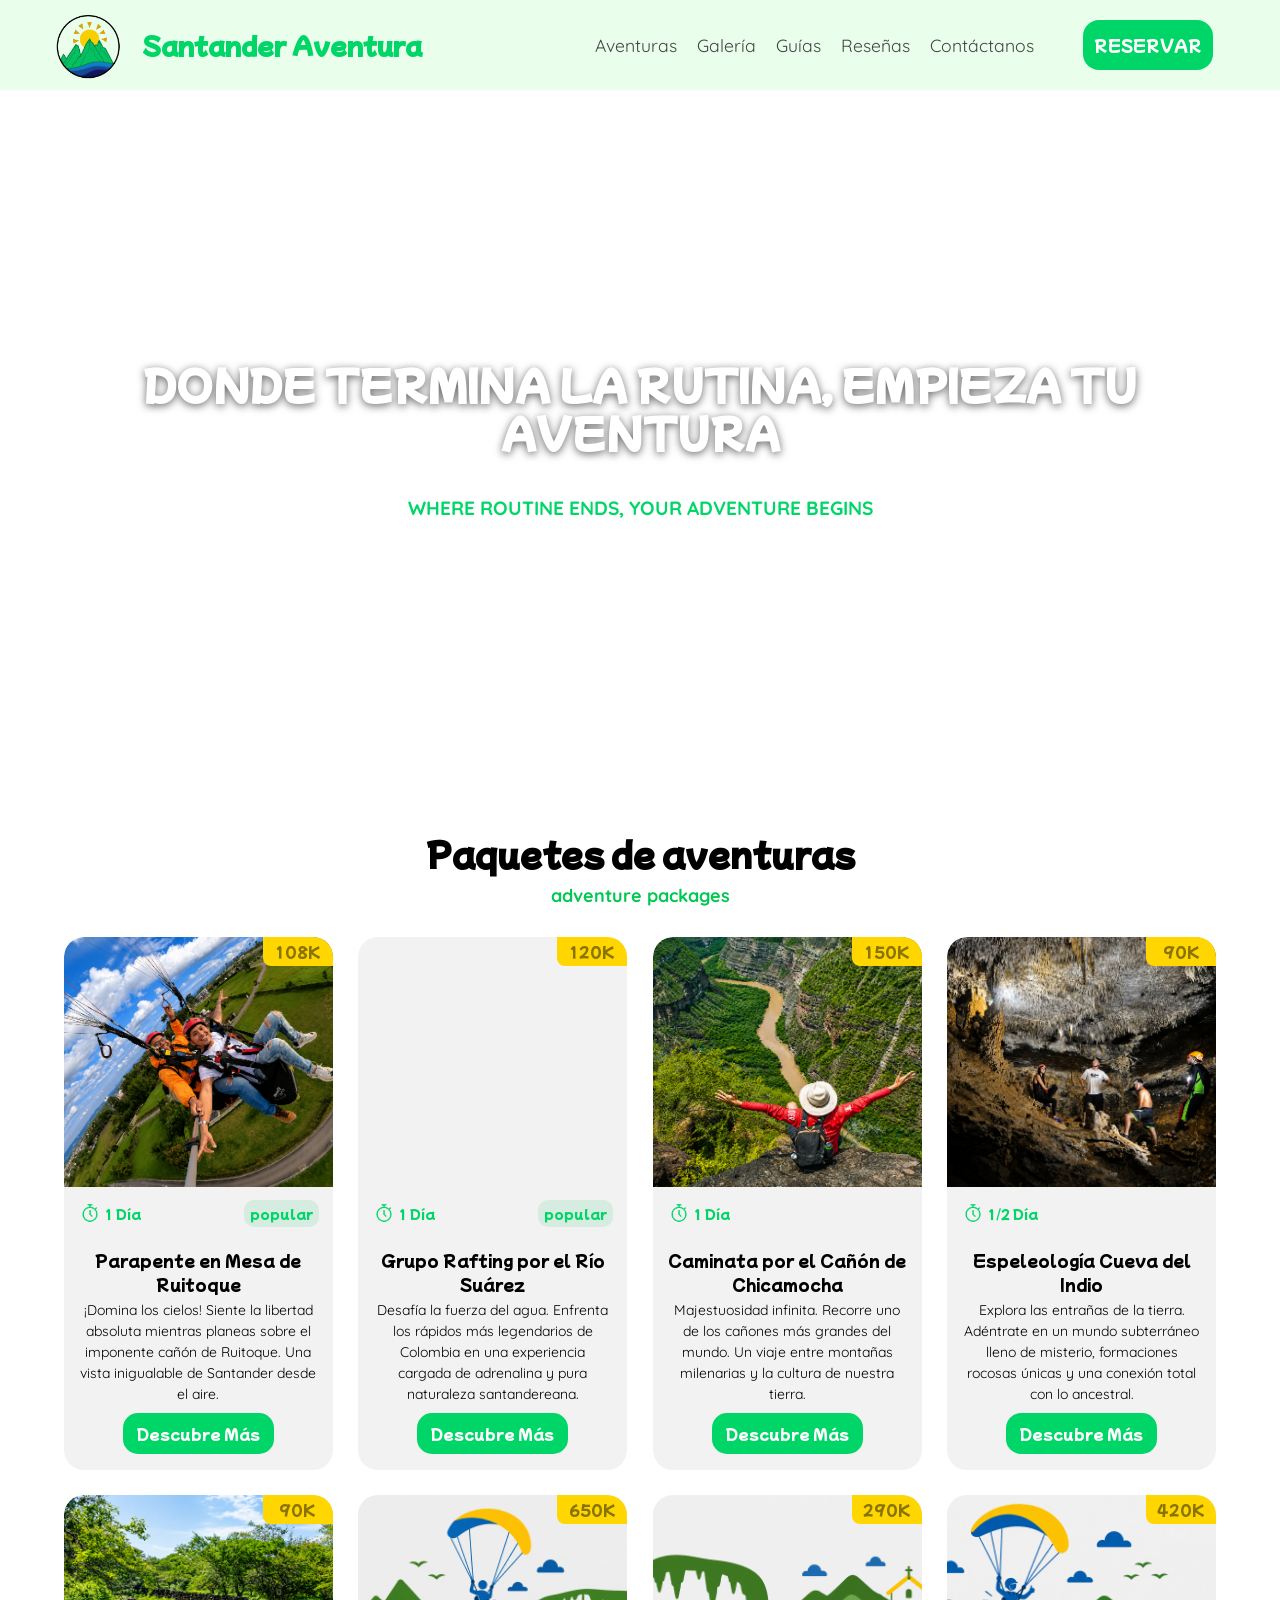
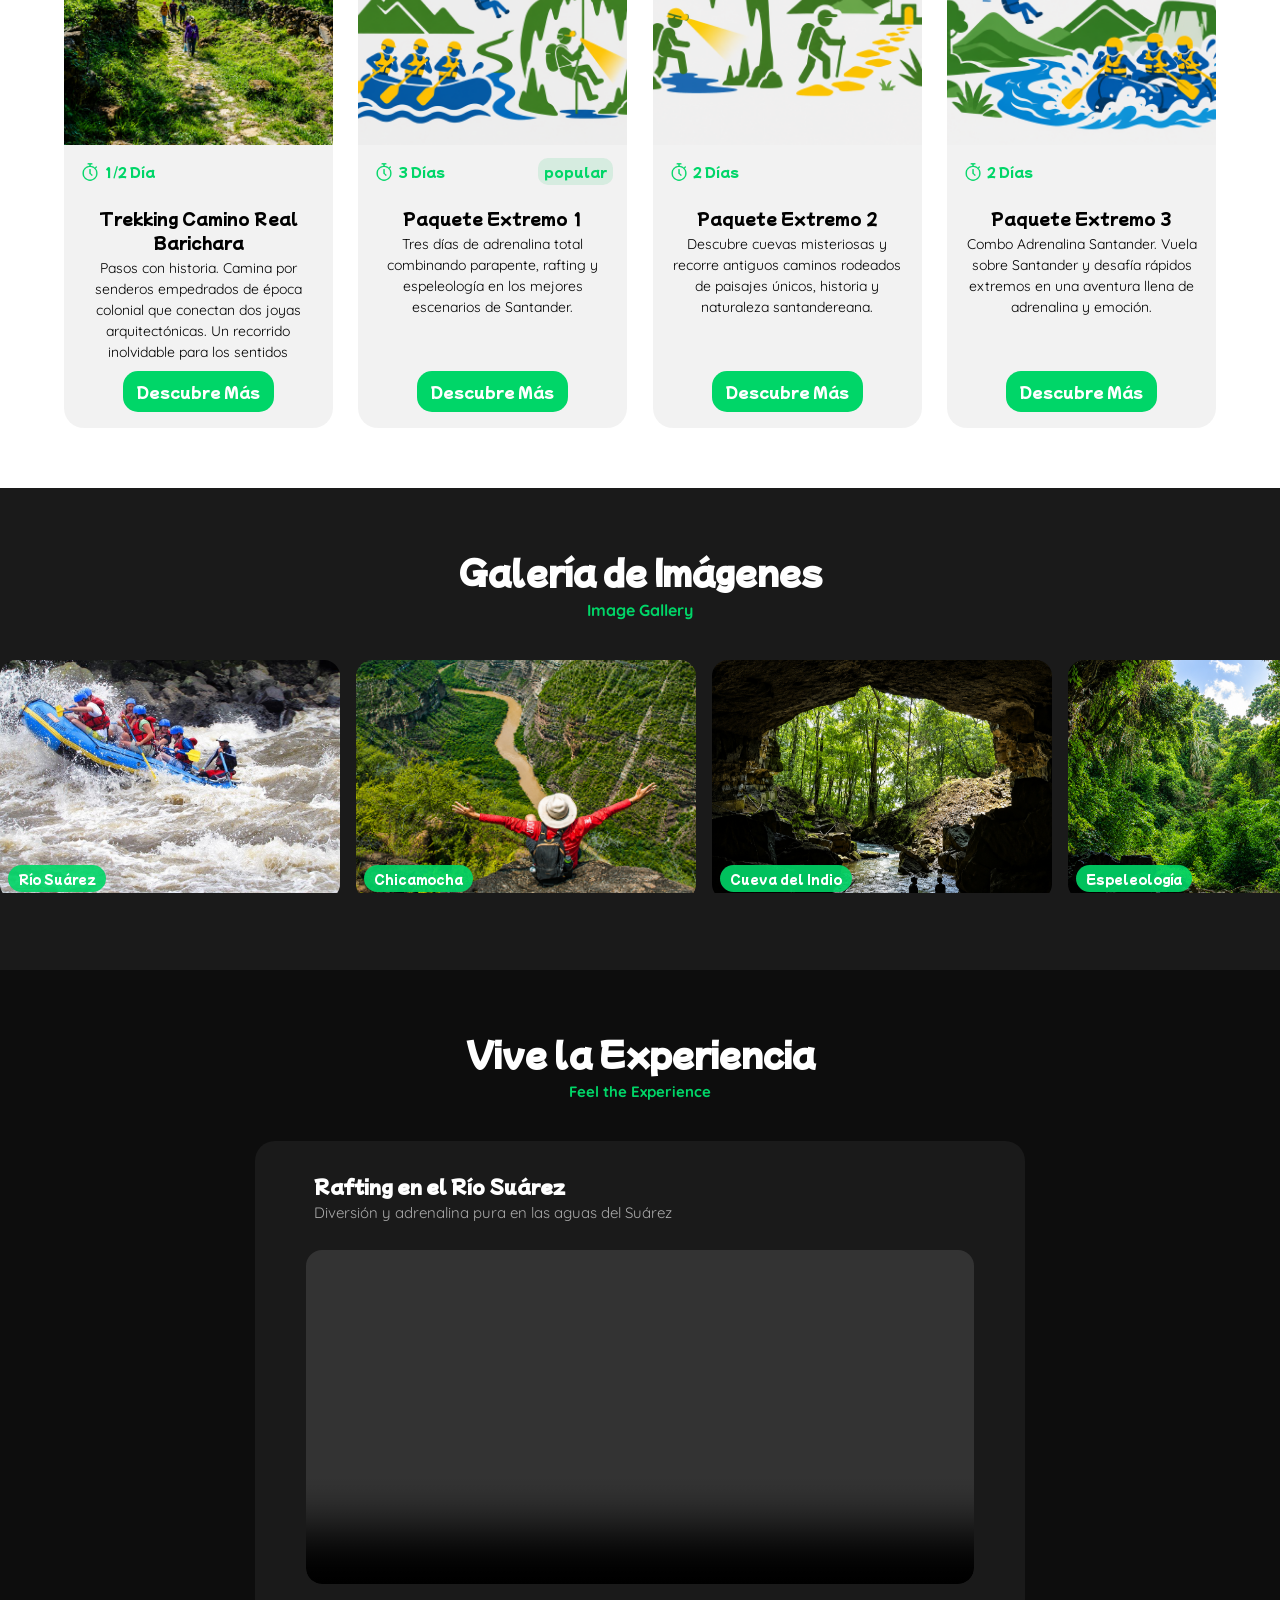
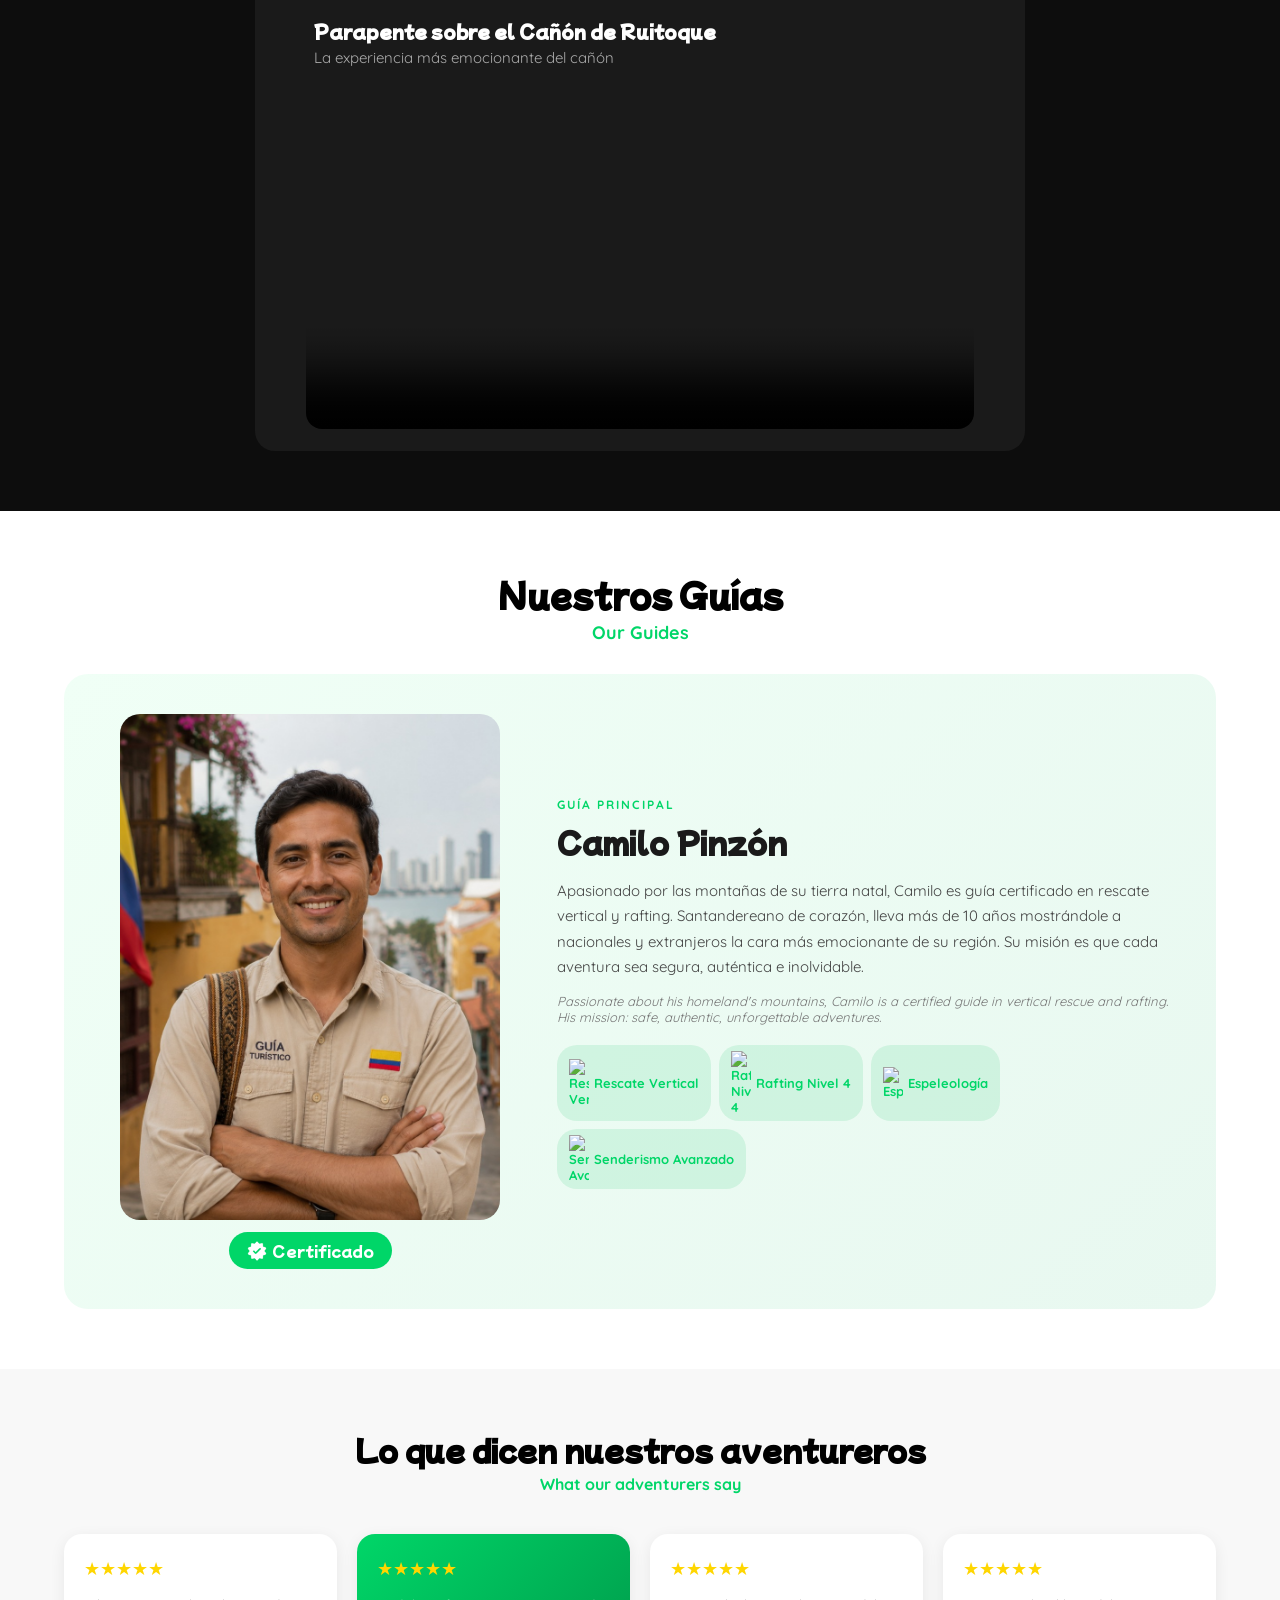
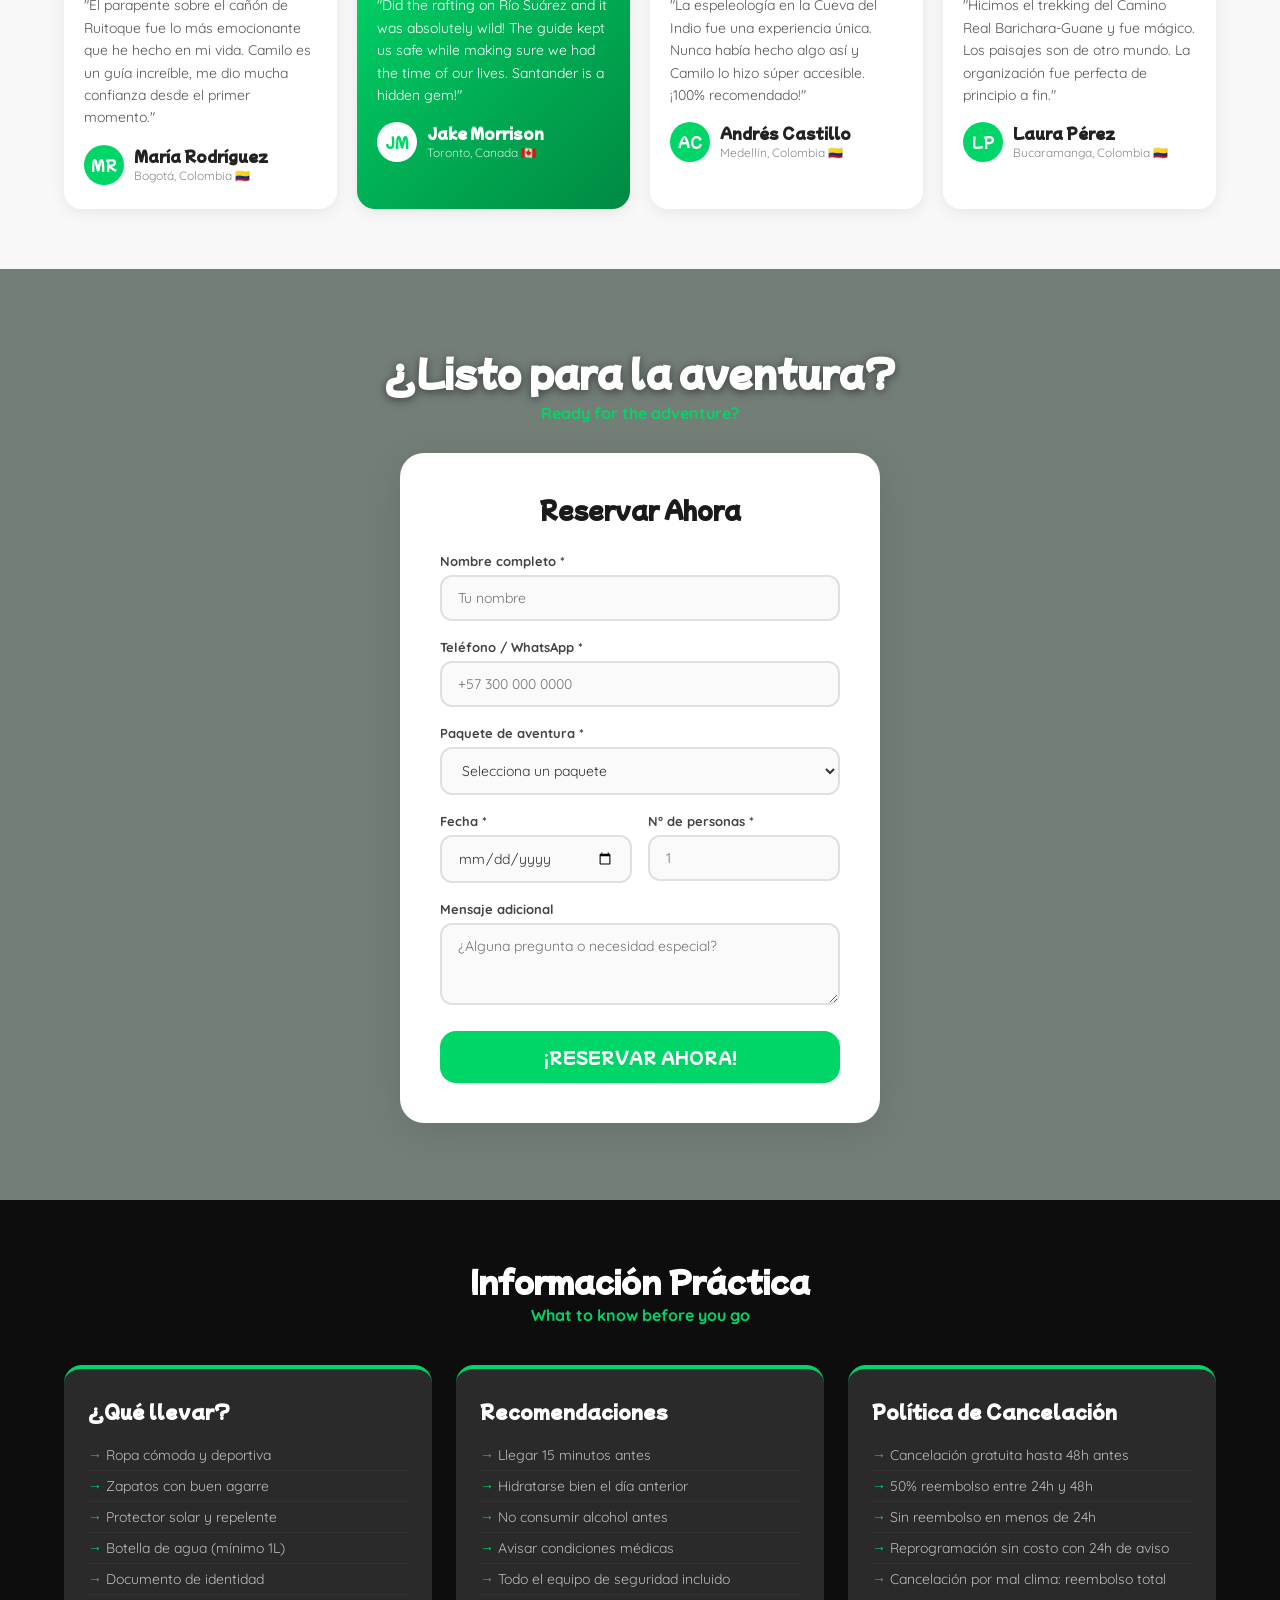
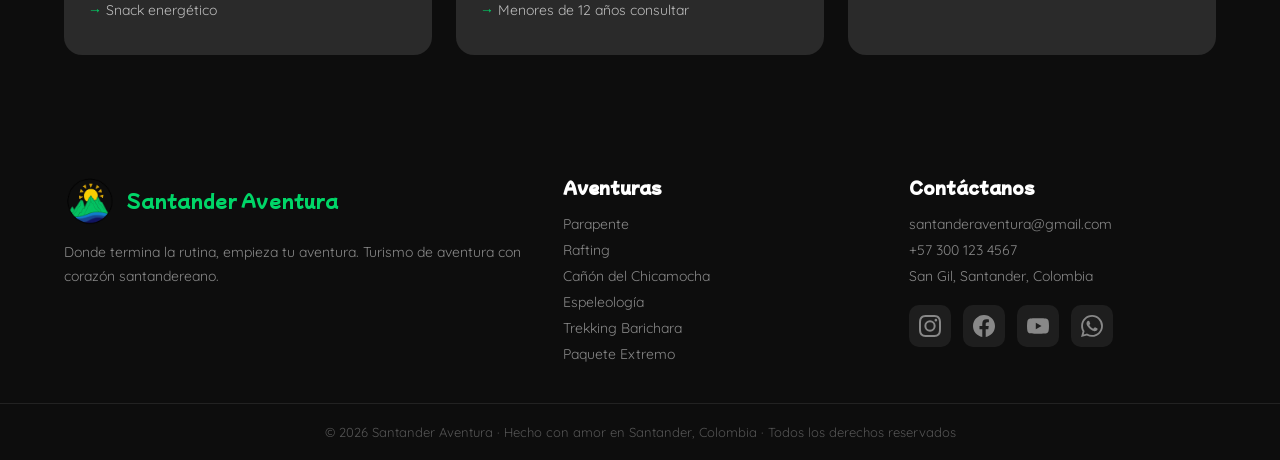
==== commit 1acbfa91: "final" ====
--- a/santanderAv/index.html
+++ b/santanderAv/index.html
@@ -4,7 +4,7 @@
     <meta charset="UTF-8">
     <meta name="viewport" content="width=device-width, initial-scale=1.0">
     <title>Santander Aventura</title>
-    <link rel="stylesheet" href="styles.css">
+    <link rel="stylesheet" href="./styles.css">
     <link rel="shortcut icon" type="image/x-icon" href="img/mountain.png">
 </head>
 <body>
--- a/santanderAv/styles.css
+++ b/santanderAv/styles.css
@@ -30,6 +30,7 @@
     flex-direction: column;
     align-items: center;
     overflow-x: hidden;
+    width: 100%;
 }
 
 h1 {
@@ -63,7 +64,7 @@
 
 .logo {
     text-align: center;
-    padding-left: 65px;
+    padding-left: clamp(4px, 2vw, 65px);
 }
 
 .logo-img {
@@ -101,19 +102,21 @@
 }
 
 .btn {
-    width: clamp(50px, 12vw, 130px);
-    height: clamp(20px, 6vw, 50px);
+    width: clamp(70px, 14vw, 130px);
+    height: clamp(28px, 6vw, 50px);
     border: none;
     border-radius: 16px;
     background-color: var(--color-principal);
     font-family: var(--fuente-principal);
     color:#fff;
-    font-size: clamp(0.6rem, 1.3vw, 1rem);
+    font-size: clamp(0.5rem, 2.5vw, 1rem);
     cursor: pointer;
     transition: all 0.3s ease;
     white-space: nowrap;
-    margin-left:50px;
-    margin-right: 65px;
+    overflow: hidden;
+    padding: 0 4px;
+    margin-left: clamp(4px, 3vw, 50px);
+    margin-right: clamp(4px, 4vw, 65px);
 }
 
 .reservar:hover {
@@ -430,29 +433,34 @@
 }
 
 .contenedor-videos {
-    width: min(100%, 1000px);
+    width: min(97%, 770px);
     margin: 0 auto;
+    display: flex;
+    flex-direction: column;
+    gap: clamp(24px, 4vw, 40px);
 }
 
 .video-principal {
     border-radius: 20px;
     overflow: hidden;
     background-color: var(--oscuro-medio);
+    display: flex;
+    flex-direction: column;
+    gap: 24px;
+     padding: clamp(12px, 2.4vw, 22px) clamp(20px, 4vw, 52px);
 }
 
 .video-grande {
-    width: 70%;
-    max-height: 32em;
+    width: 100%;
+    max-height: 400px;
     object-fit: cover;
-    padding-top: 16px;
-    border-radius: 20px;
-    overflow: hidden;
-
+    border-radius: 16px;
+    display: block;
 }
 
 .info-video {
-    padding: 16px 20px 20px;
-    text-align: center;
+    padding: 0 8px 4px;
+    text-align: left;
 }
 
 .info-video h3 {
@@ -460,6 +468,7 @@
     font-size: clamp(1rem, 3vw, 2rem);
     margin: 10px 0 4px;
     color: white;
+    font-size: 18px;
 }
 
 .info-video p {
@@ -826,6 +835,9 @@
     cursor: pointer;
     transition: background-color 0.3s ease, transform 0.2s ease;
     margin-top: 8px;
+    white-space: normal;
+    line-height: 1.3;
+    text-align: center;
 }
 
 .btn-reservar:hover {
@@ -1008,11 +1020,7 @@
     margin: 0;
 }
 
-/* ========================================
-    MEDIA QUERIES — RESPONSIVIDAD
-   ======================================== */
-
-/* Tablet grande — 4 columnas a 2 */
+/* ========== MEDIA QUERIES ========== */
 @media (max-width: 1024px) {
     .barra {
         grid-template-columns: auto auto 1fr auto;
@@ -1027,6 +1035,9 @@
     }
     .btn{
         margin:0;
+    }
+    .video-grande{
+        padding: 0;
     }
 }
 
@@ -1078,8 +1089,15 @@
     }
 }
 
-/* Móvil */
+
 @media (max-width: 600px) {
+    .logo img{
+        margin: 10px 0px
+    }
+    .logo{
+        margin:0px;
+
+    }
     .barra ul {
         display: none;
     }
@@ -1087,6 +1105,7 @@
     .barra {
         grid-template-columns: auto 1fr auto;
         display: grid;
+        padding: 8px 8px;
     }
 
     .barra h1 {
@@ -1125,8 +1144,15 @@
     }
 }
 
-/* Móvil pequeño */
+
 @media (max-width: 420px) {
+    .logo{
+        padding: 0;
+    }
+    .logo-img {
+        width: 60px;
+        margin: 9px 0px ;
+    }
     .eslogan {
         font-size: clamp(0.85rem, 5vw, 1.1rem);
     }
@@ -1158,10 +1184,6 @@
         height: clamp(110px, 40vw, 160px);
     }
 
-    .video-grande {
-        padding-top: 10px;
-    }
-
     .guia-contenedor {
         padding: 16px;
     }
@@ -1174,16 +1196,16 @@
     }
 }
 
-/* Mínimo — 300px */
 @media (max-width: 340px) {
     .barra {
         grid-template-columns: auto 1fr auto;
-        padding: 6px 8px;
+        padding: 8px 4px;
         gap: 6px;
     }
 
     .logo-img {
-        width: 32px;
+        width: 40px;
+        margin: 10px 0px
     }
 
     .barra h1 {
@@ -1193,9 +1215,12 @@
     .btn {
         width: 70px;
         height: 32px;
-        font-size: 0.6rem;
+        font-size: 0.5rem;
         border-radius: 10px;
         padding: 0 6px;
+        margin: 0;
+        white-space: normal;
+        line-height: 1.1;
     }
 
     .contenedor-video {
@@ -1234,7 +1259,7 @@
 
     .btn-reservar {
         font-size: 11px;
-        padding: 10px;
+        padding: 10px 6px;
     }
 
     .bloque-info {
@@ -1262,4 +1287,4 @@
         width: 140px;
         height: 100px;
     }
-}
+}
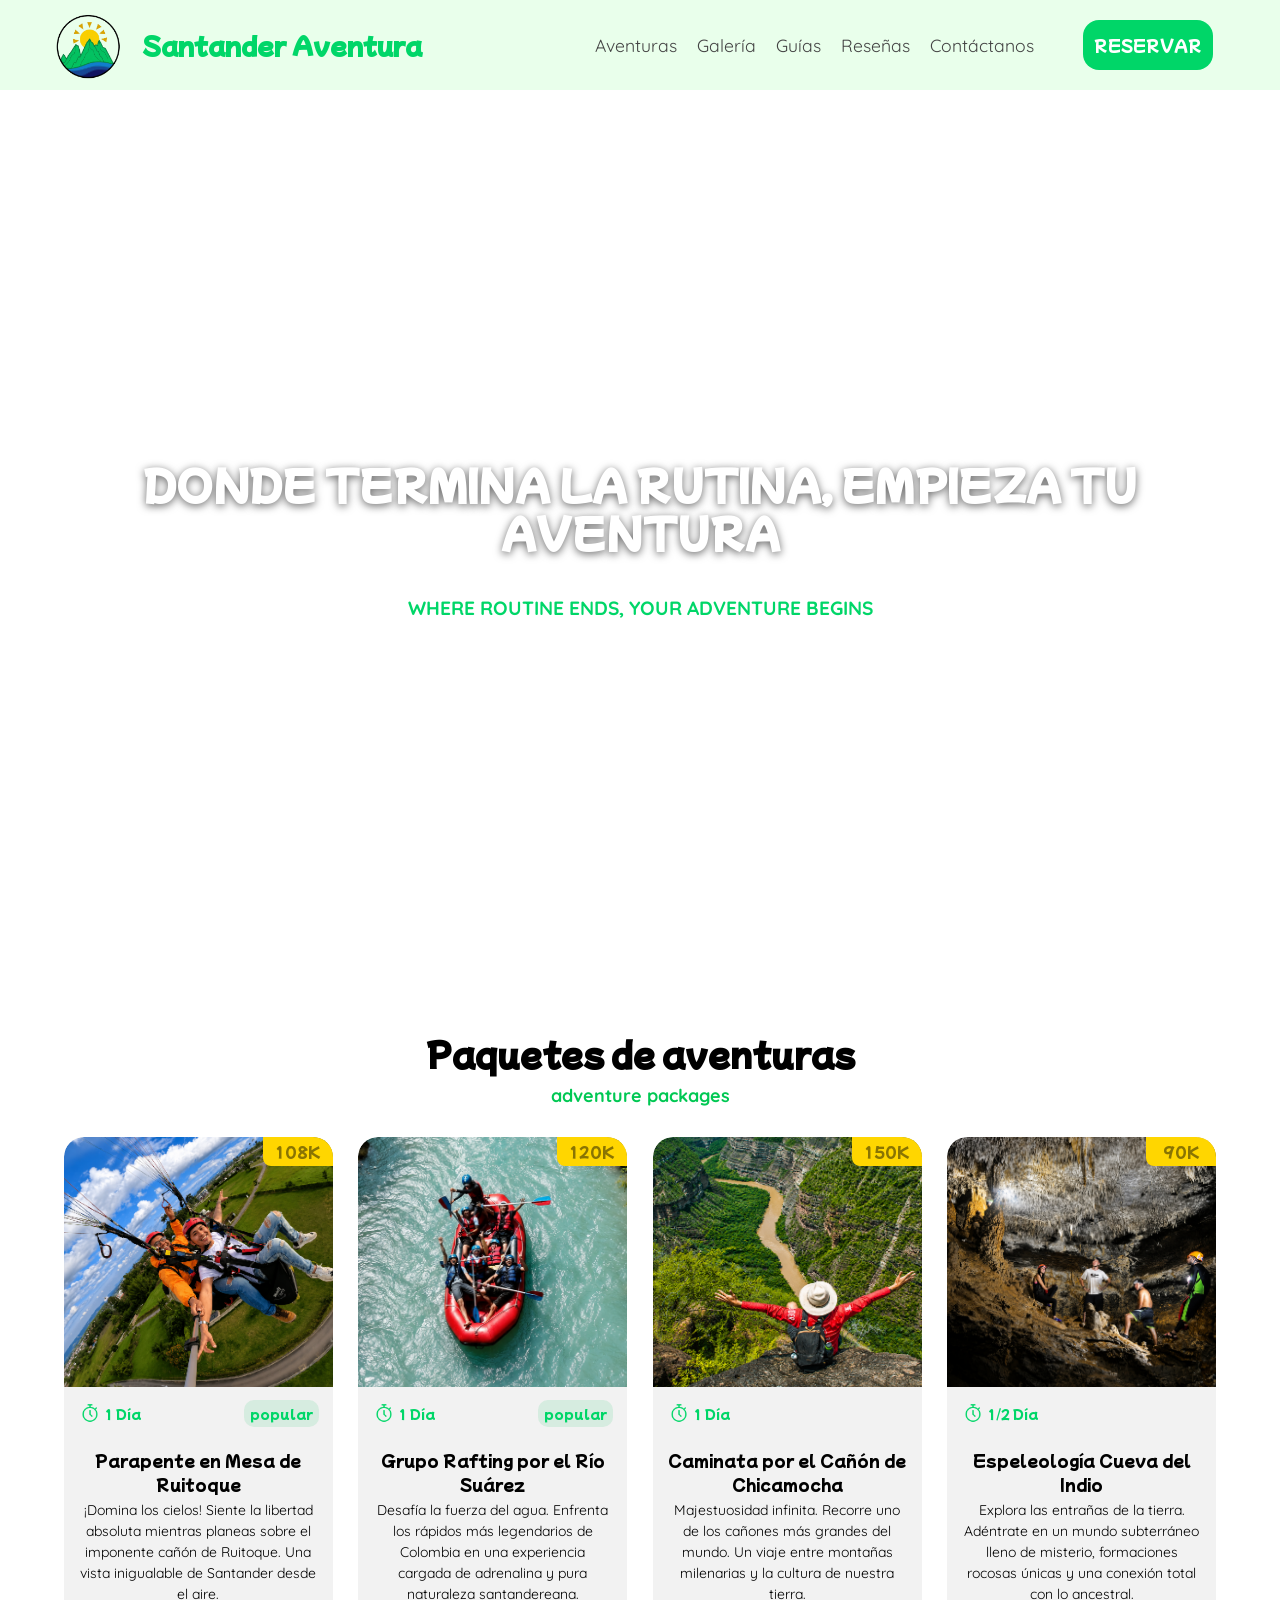
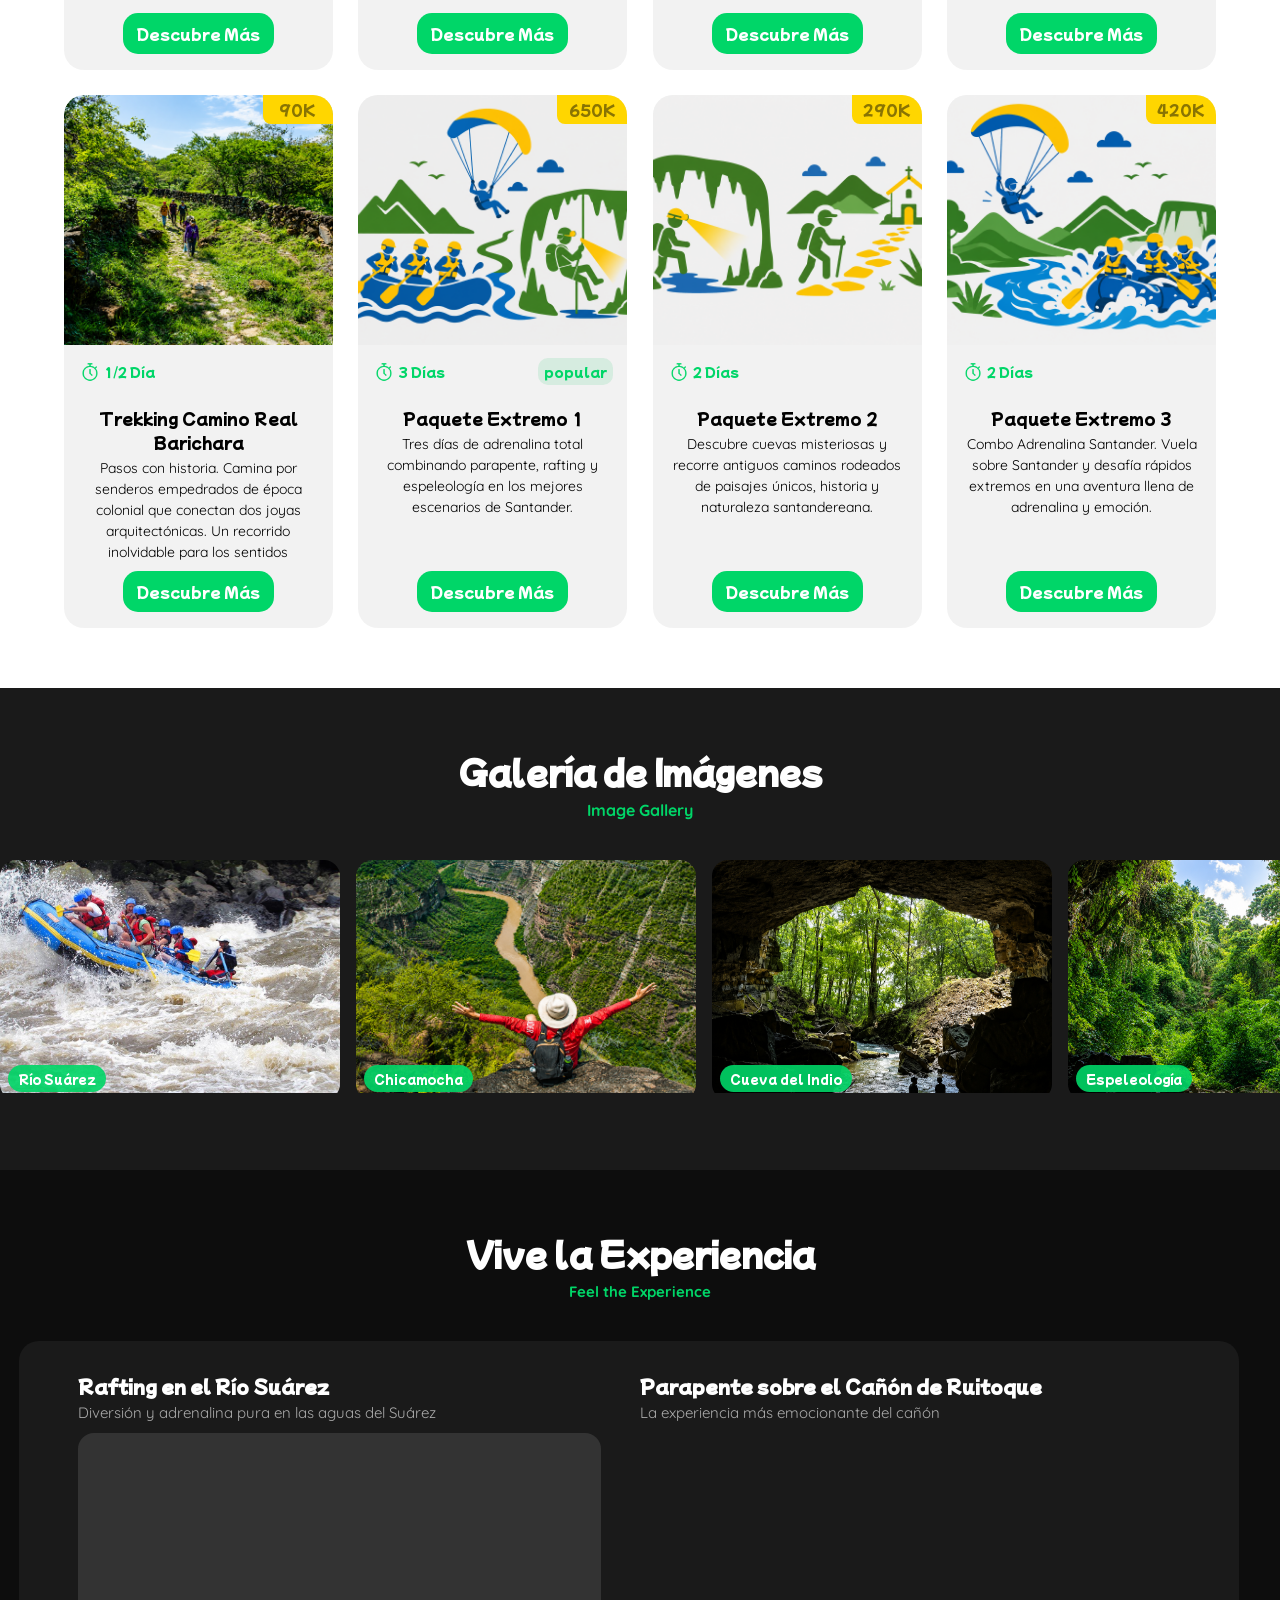
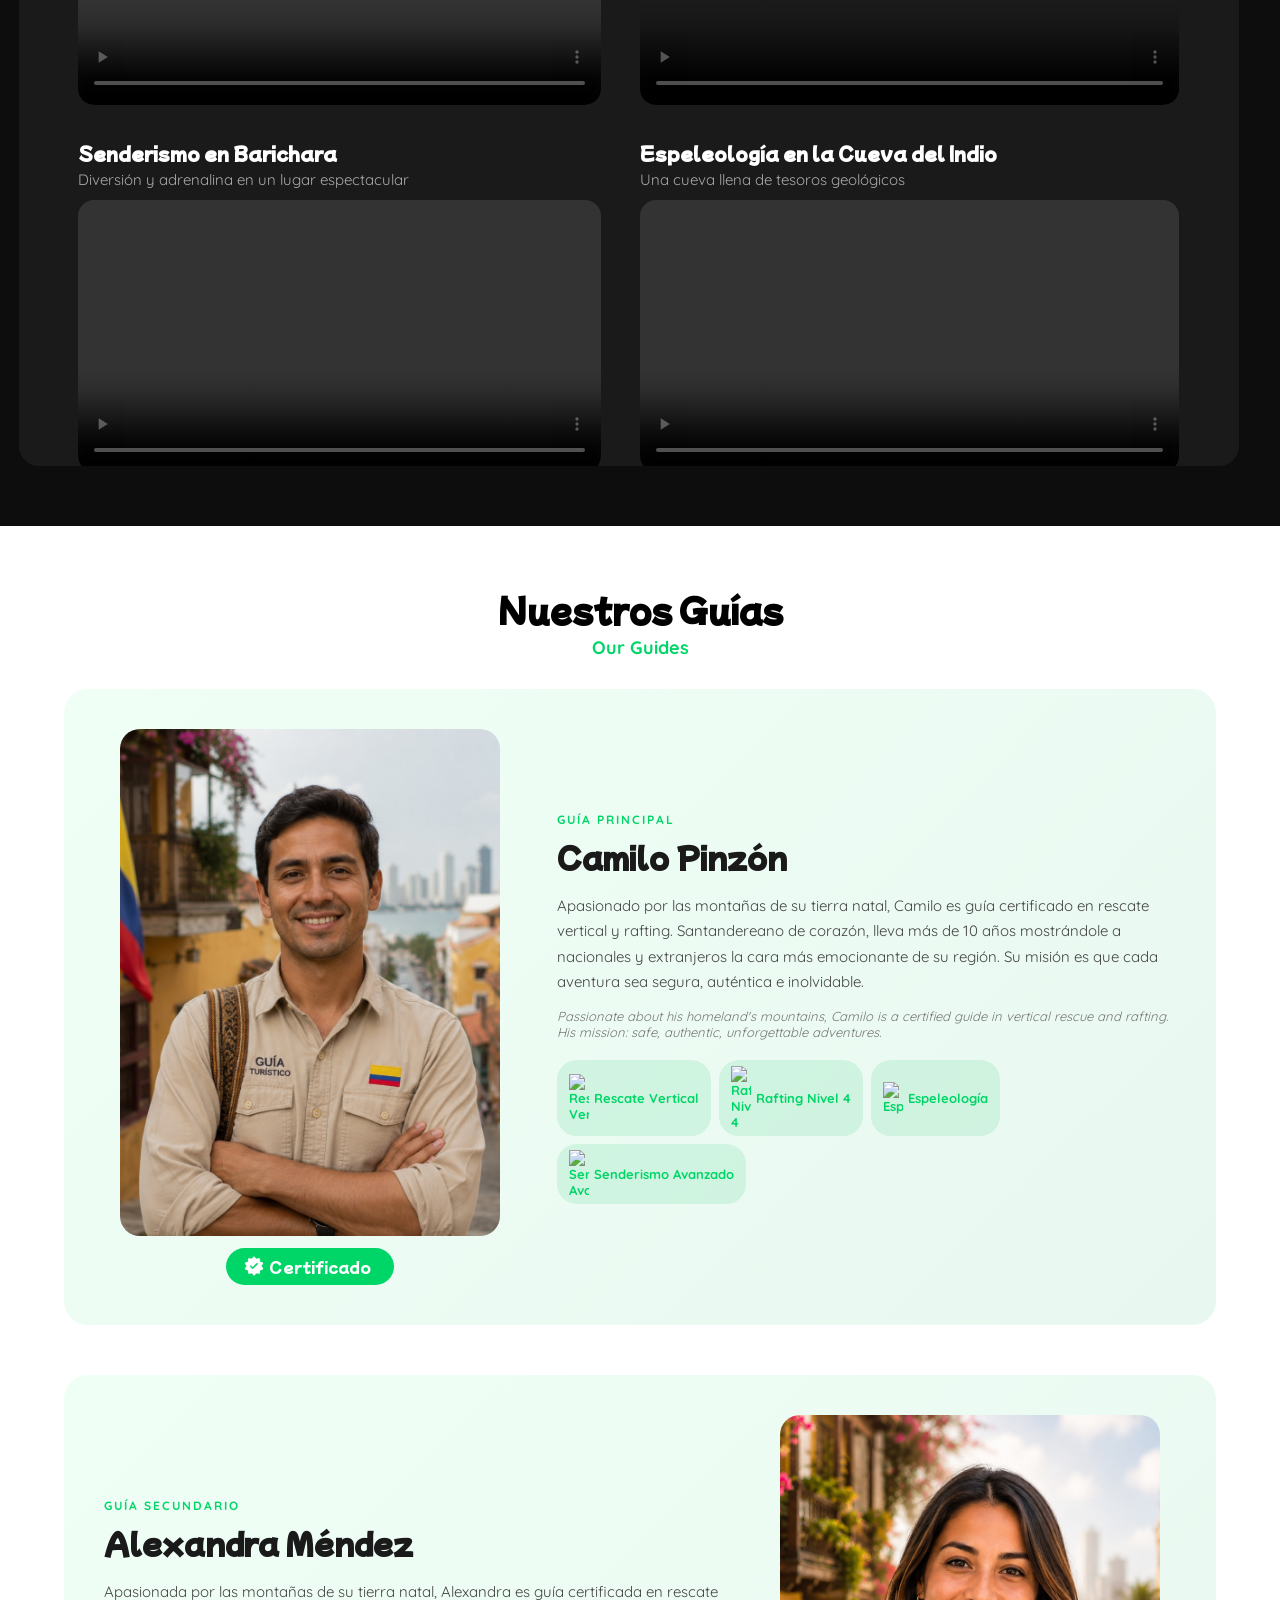
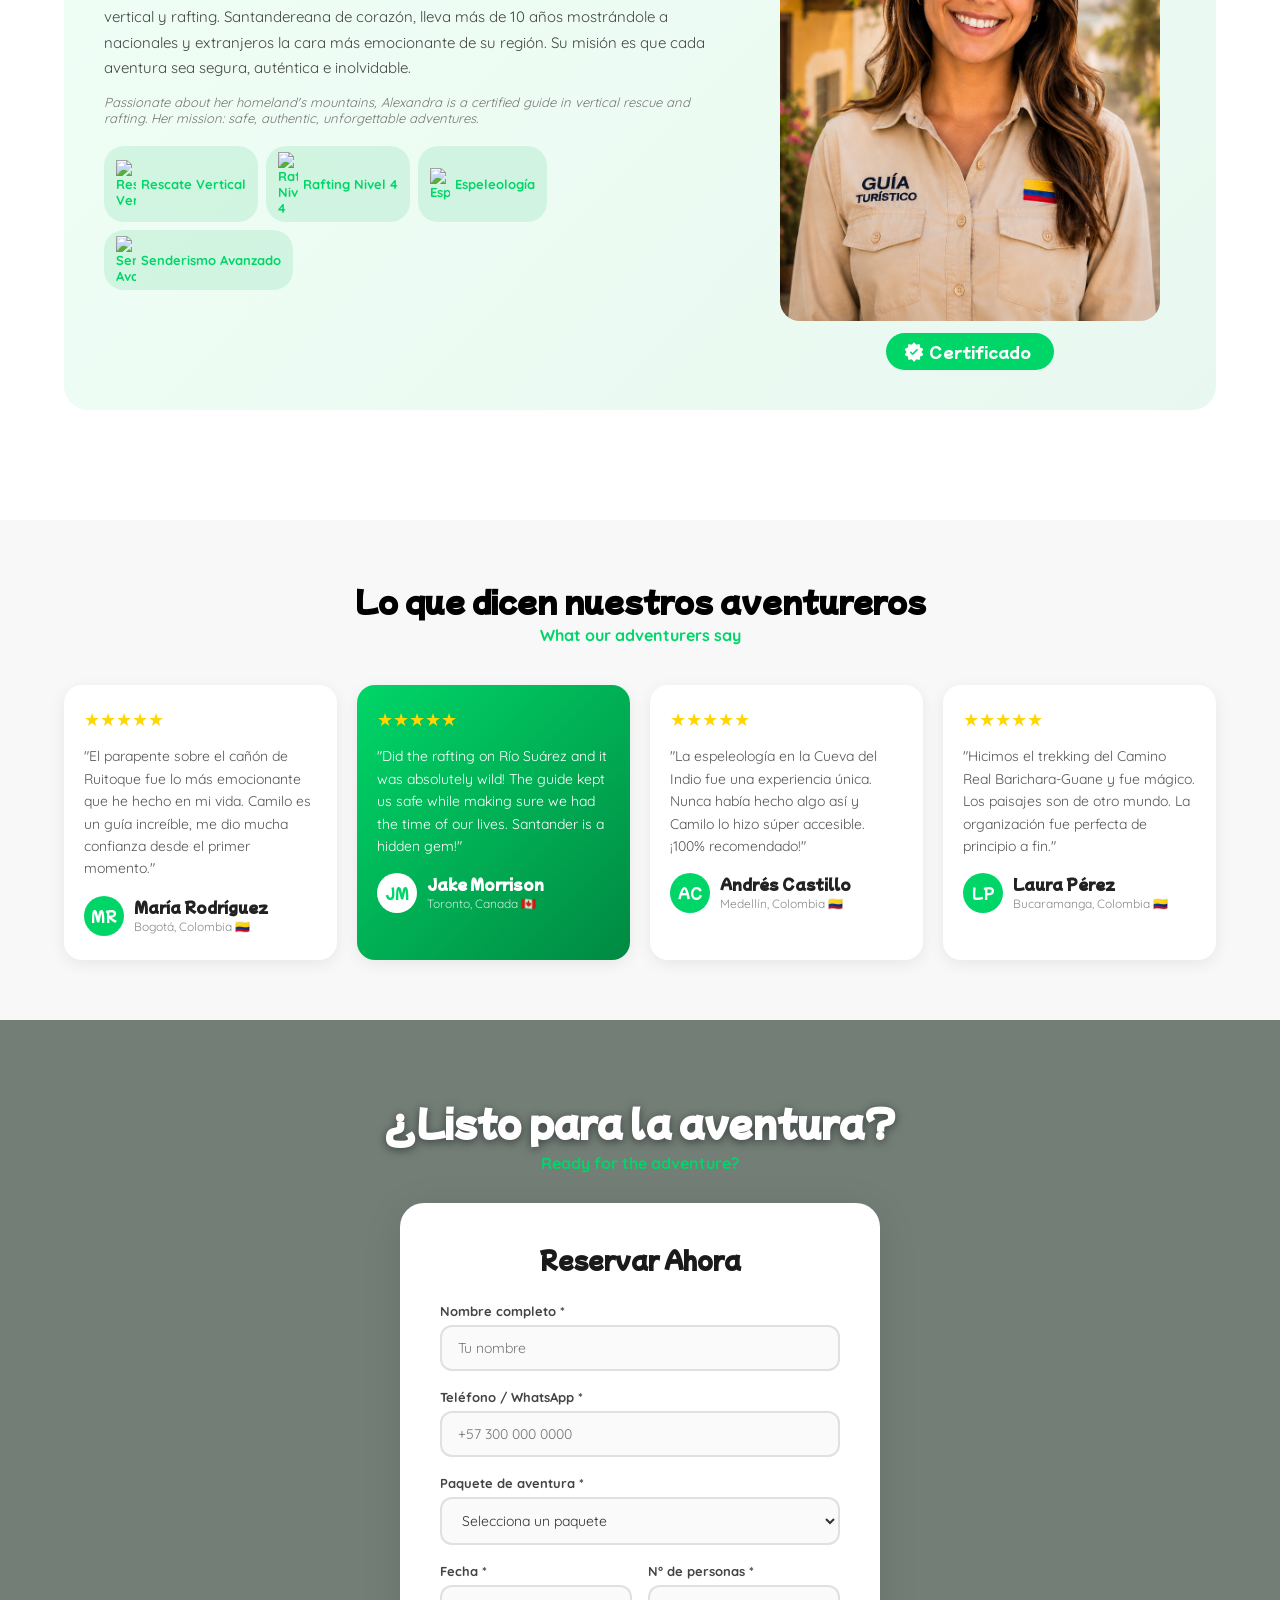
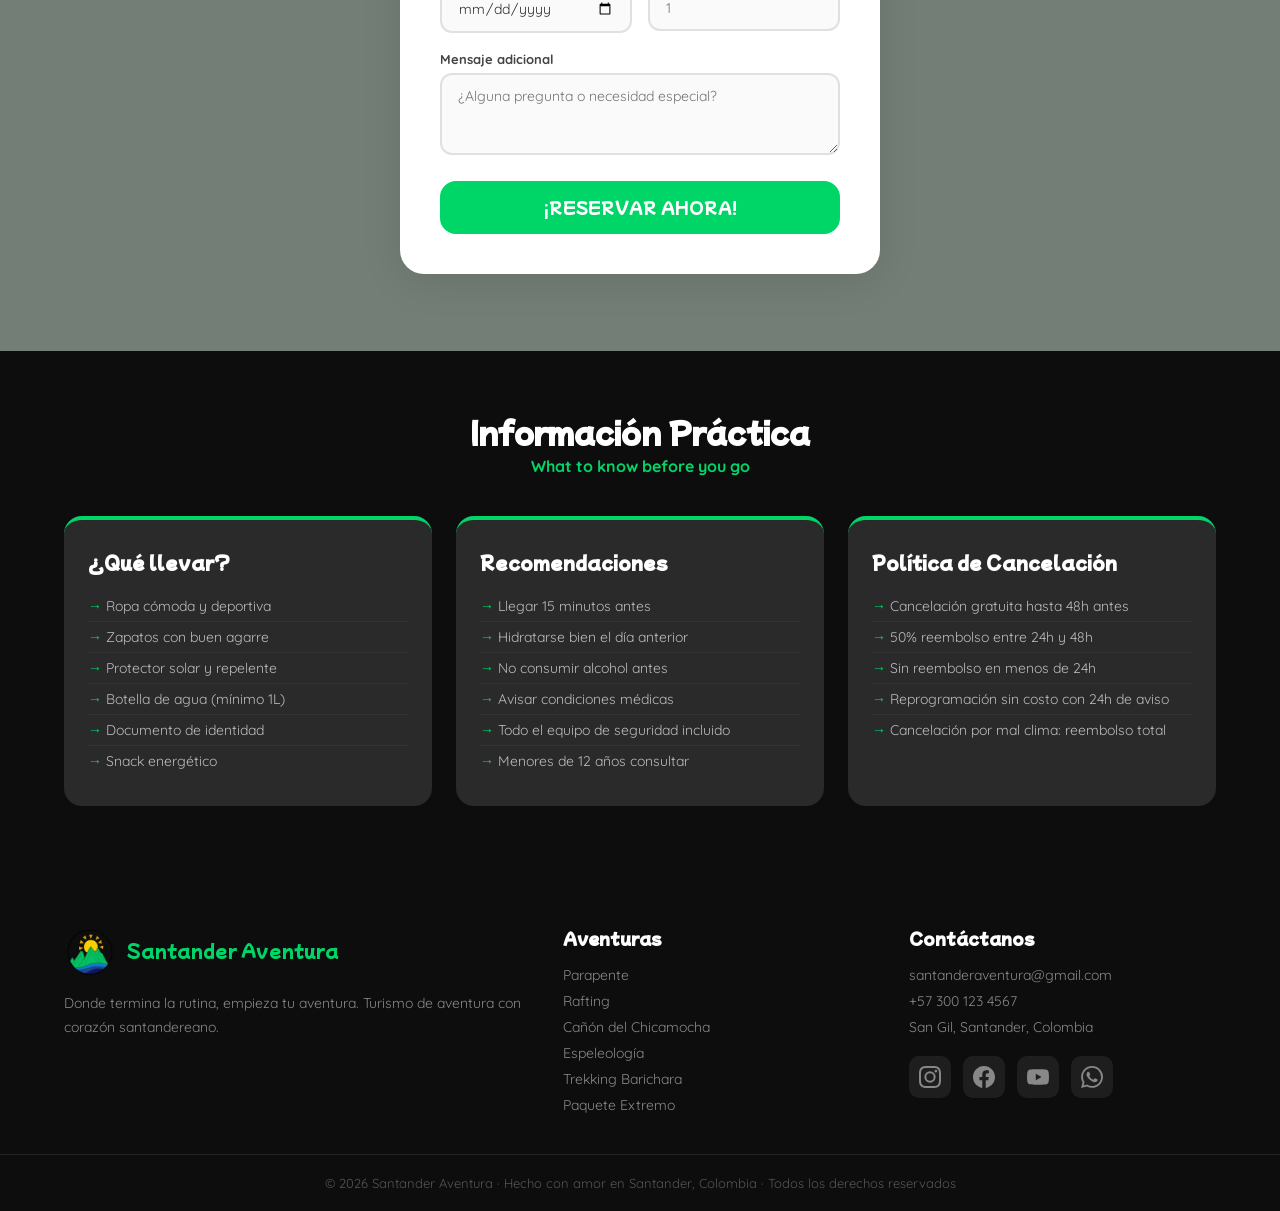
==== commit df21b039: "final" ====
--- a/santanderAv/index.html
+++ b/santanderAv/index.html
@@ -209,17 +209,35 @@
                 <div class="info-video">
                     <h3>Rafting en el Río Suárez</h3>
                     <p>Diversión y adrenalina pura en las aguas del Suárez</p>
-                </div>
+                
                 <video controls class="video-grande">
                     <source src="videos/ssstik.mp4" type="video/mp4">
                 </video>
+                </div>
                 <div class="info-video">
                     <h3>Parapente sobre el Cañón de Ruitoque</h3>
                     <p>La experiencia más emocionante del cañón</p>
-                </div>
+                
                 <video controls class="video-grande" poster="https://www.parapentesangil.com/wp-content/uploads/2025/09/Parapente-en-San-Gil-precios.jpg">
                     <source src="videos/parapente.mp4" type="video/mp4">
                 </video>
+                </div>
+                    <div class="info-video">
+                    <h3>Senderismo en Barichara</h3>
+                    <p>Diversión y adrenalina en un lugar espectacular</p>
+                
+                <video controls class="video-grande">
+                    <source src="videos/video3.mp4" type="video/mp4">
+                </video>
+                </div>
+                <div class="info-video">
+                    <h3>Espeleología en la Cueva del Indio</h3>
+                    <p>Una cueva llena de tesoros geológicos</p>
+                
+                <video controls class="video-grande">
+                    <source src="videos/video4.mp4" type="video/mp4">
+                </video>
+                </div>
             </div>
         </div>
     </section>
@@ -253,6 +271,32 @@
                 </div>
             </div>
         </div>
+
+    <div class="guia-contenedor alexa">
+            <div class="guia-info">
+                <span class="guia-etiqueta">Guía Secundario</span>
+                <h3 class="nombre-guia">Alexandra Méndez</h3>
+                <p class="informacion alexandra">
+                    Apasionada por las montañas de su tierra natal, Alexandra es guía certificada en rescate vertical y rafting. Santandereana de corazón, lleva más de 10 años mostrándole a nacionales y extranjeros la cara más emocionante de su región. Su misión es que cada aventura sea segura, auténtica e inolvidable.
+                </p>
+                <p class="informacion-en">
+                    <em>Passionate about her homeland's mountains, Alexandra is a certified guide in vertical rescue and rafting. Her mission: safe, authentic, unforgettable adventures.</em>
+                </p>
+                <div class="guia-certificaciones">
+                    <span><img class="iconos" src="https://cdn-icons-png.flaticon.com/128/8343/8343682.png" alt="Rescate Vertical"> Rescate Vertical</span>
+                    <span><img class="iconos" src="https://cdn-icons-png.flaticon.com/128/4765/4765663.png" alt="Rafting Nivel 4"> Rafting Nivel 4</span>
+                    <span><img class="iconos" src="https://cdn-icons-png.flaticon.com/128/16177/16177377.png" alt="Espeleología"> Espeleología</span>
+                    <span><img class="iconos" src="https://cdn-icons-png.flaticon.com/128/5224/5224445.png" alt="Senderismo Avanzado"> Senderismo Avanzado</span>
+                </div>
+            </div>
+                    <div class="guia-foto-contenedor">
+                <img src="img/alexandra.png" alt="Camilo Pinzón - Guía Turístico" class="guia-img">
+                <div class="guia-insignia">
+                    <img class="certificado" src="img/check.png" alt="">
+                    <span>Certificado</span>
+                </div>
+            </div>
+        </div>
     </section>
 
     <!-- RESEÑAS / TESTIMONIOS -->
@@ -315,7 +359,7 @@
     <!-- FORMULARIO DE RESERVA -->
     <section class="seccion-reserva">
         <video autoplay muted loop class="video-reserva">
-            <source src="videos/reservas_horizontal.mp4" type="video/mp4">
+            <source src="videos/video-coso.mp4" type="video/mp4">
         </video>
         <div class="capa-reserva"></div>
         <div class="contenido-reserva">
--- a/santanderAv/styles.css
+++ b/santanderAv/styles.css
@@ -127,7 +127,7 @@
 /* ========== VIDEO HERO ========== */
 .contenedor-video {
     width: 100%;
-    height: clamp(300px, 60vw, 700px);
+    height:100vh;
     display: grid;
     overflow: hidden;
 }
@@ -230,7 +230,7 @@
 }
 
 .parapente         { background-image: url(img/parapente01.png); }
-.rafting           { background-image: url(img/rafting.png); }
+.rafting           { background-image: url(img/cacorrada0.png); }
 .canon-chicamocha  { background-image: url(img/chicamocha.png); }
 .cueva             { background-image: url(img/cueva02.png); }
 .caminata-barichara{ background-image: url(img/caminata01.png); }
@@ -433,26 +433,25 @@
 }
 
 .contenedor-videos {
-    width: min(97%, 770px);
+    width: min(97%, 1790px);
     margin: 0 auto;
-    display: flex;
-    flex-direction: column;
-    gap: clamp(24px, 4vw, 40px);
+    display: grid;
+    grid-template-columns: auto auto ;
 }
 
 .video-principal {
     border-radius: 20px;
     overflow: hidden;
     background-color: var(--oscuro-medio);
-    display: flex;
-    flex-direction: column;
-    gap: 24px;
-     padding: clamp(12px, 2.4vw, 22px) clamp(20px, 4vw, 52px);
+    display: grid;
+    grid-template-columns: auto auto;
+    gap: 23px;
+    padding: clamp(12px, 2.4vw, 22px) clamp(20px, 4vw, 52px);
 }
 
 .video-grande {
     width: 100%;
-    max-height: 400px;
+    height: 80%;
     object-fit: cover;
     border-radius: 16px;
     display: block;
@@ -475,7 +474,7 @@
     font-family: var(--fuente-secundaria);
     font-size: clamp(12px, 1.8vw, 15px);
     color: #aaa;
-    margin: 0;
+    margin: 0px 0px 11px 0px;
 }
 
 /* ========== GUÍAS ========== */
@@ -510,8 +509,11 @@
     background: linear-gradient(135deg, #f0fff6, #e8f8f0);
     border-radius: 24px;
     padding: clamp(20px, 4vw, 40px);
-}
-
+    margin-bottom:50px;
+}
+.alexa{
+    grid-template-columns: 1.5fr 1fr;
+}
 .guia-foto-contenedor {
     display: flex;
     flex-direction: column;
@@ -707,6 +709,96 @@
 
 .resena-destacada .resena-autor span { color: rgba(255,255,255,0.8); }
 
+@keyframes fadeSlideUp {
+    from { opacity: 0; transform: translateY(40px); }
+    to   { opacity: 1; transform: translateY(0); }
+}
+
+@keyframes fadeSlideLeft {
+    from { opacity: 0; transform: translateX(-40px); }
+    to   { opacity: 1; transform: translateX(0); }
+}
+
+@keyframes fadeSlideRight {
+    from { opacity: 0; transform: translateX(40px); }
+    to   { opacity: 1; transform: translateX(0); }
+}
+
+@keyframes fadeUp {
+    from { opacity: 0; transform: translateY(10px); }
+    to   { opacity: 1; transform: translateY(0); }
+}
+
+@keyframes shimmer {
+    0%   { transform: translateX(-200%); }
+    100% { transform: translateX(300%); }
+}
+
+.guia-contenedor {
+    animation: fadeSlideUp 1.2s ease both;
+    animation-timeline: view();
+    animation-range: entry 0% entry 30%;
+}
+
+.guia-contenedor:not(.alexa) .guia-foto-contenedor {
+    animation: fadeSlideLeft 1.1s ease 0.4s both;
+    animation-timeline: view();
+    animation-range: entry 0% entry 35%;
+}
+
+.guia-contenedor:not(.alexa) .guia-info {
+    animation: fadeSlideRight 1.1s ease 0.4s both;
+    animation-timeline: view();
+    animation-range: entry 0% entry 35%;
+}
+
+.guia-contenedor.alexa .guia-foto-contenedor {
+    animation: fadeSlideRight 1.1s ease 0.4s both;
+    animation-timeline: view();
+    animation-range: entry 0% entry 35%;
+}
+
+.guia-contenedor.alexa .guia-info {
+    animation: fadeSlideLeft 1.1s ease 0.4s both;
+    animation-timeline: view();
+    animation-range: entry 0% entry 35%;
+}
+
+.guia-certificaciones span {
+    animation: fadeUp 0.8s ease both;
+    animation-timeline: view();
+    animation-range: entry 0% entry 40%;
+}
+
+.guia-certificaciones span:nth-child(1) { animation-delay: 0.8s; }
+.guia-certificaciones span:nth-child(2) { animation-delay: 1s; }
+.guia-certificaciones span:nth-child(3) { animation-delay: 1.2s; }
+.guia-certificaciones span:nth-child(4) { animation-delay: 1.4s; }
+
+.guia-img {
+    transition: transform 0.4s ease;
+}
+.guia-img:hover {
+    transform: scale(1.03);
+}
+
+.guia-insignia {
+    overflow: hidden;
+}
+
+.guia-insignia::after {
+    content: '';
+    display: block;
+    width: 40%;
+    height: 100%;
+    background: linear-gradient(90deg, transparent, rgba(255,255,255,0.3), transparent);
+    transform: translateX(-200%);
+}
+
+.guia-foto-contenedor:hover .guia-insignia::after {
+    animation: shimmer 0.5s ease forwards;
+}
+
 /* ========== FORMULARIO DE RESERVA ========== */
 .seccion-reserva {
     width: 100%;
@@ -1040,6 +1132,19 @@
         padding: 0;
     }
 }
+
+@media (max-width: 909px) {
+    .contenedor-videos {
+        grid-template-columns: 1fr;
+        width: min(90%, 710px);
+    }
+
+     .video-principal {
+        grid-template-columns: 1fr;
+        
+    }
+}
+
 
 /* Tablet pequeña */
 @media (max-width: 768px) {
@@ -1184,6 +1289,10 @@
         height: clamp(110px, 40vw, 160px);
     }
 
+    .contenedor-videos {
+        width: min(99%, 700px);
+    }
+
     .guia-contenedor {
         padding: 16px;
     }
@@ -1194,6 +1303,7 @@
         font-size: 0.65rem;
         border-radius: 12px;
     }
+
 }
 
 @media (max-width: 340px) {
@@ -1287,4 +1397,16 @@
         width: 140px;
         height: 100px;
     }
+
+    .video-principal{
+        padding: 0px 6px;
+    }
+    .video-principal{
+        padding:10px 6px 50px 0;
+    }
+    .info-video h3{
+        margin: 5px  0px 0px 0px;
+    }
+    .contenedor-videos{
+        width: 98%;    }
 }
